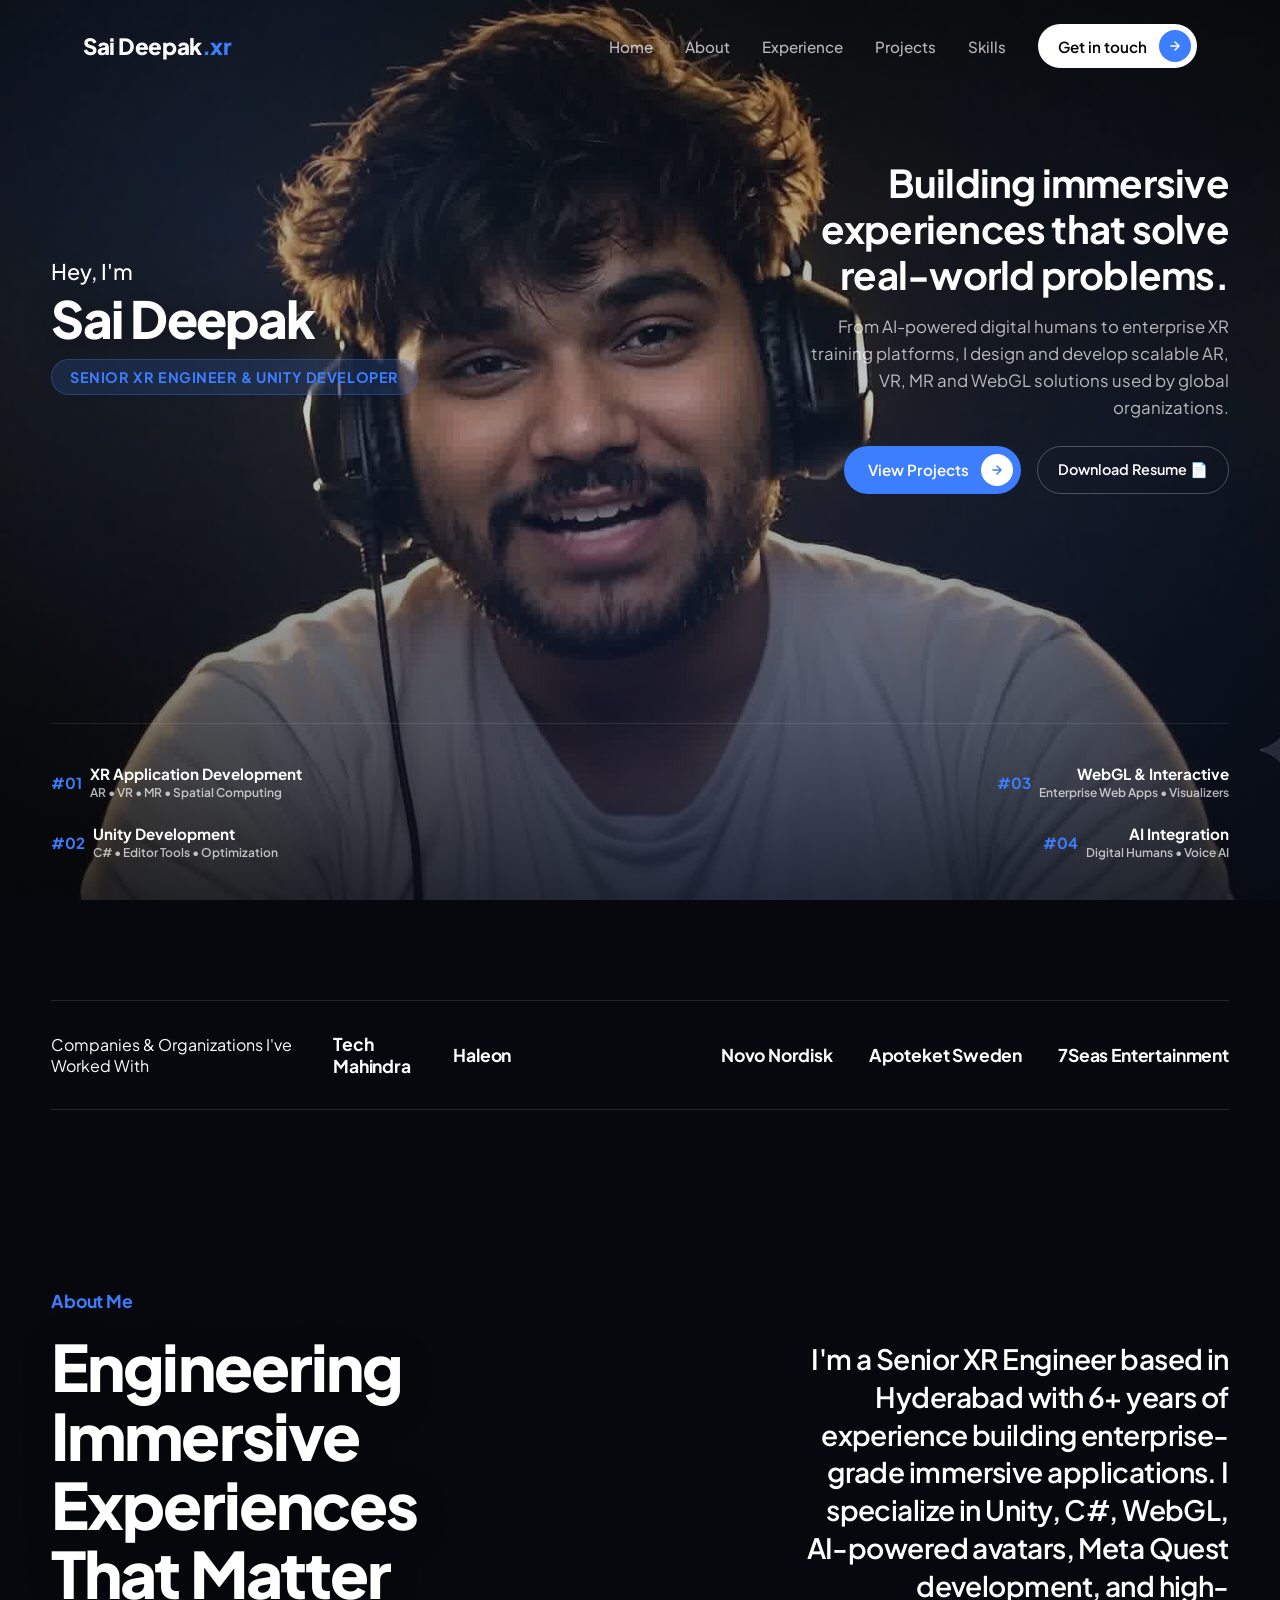
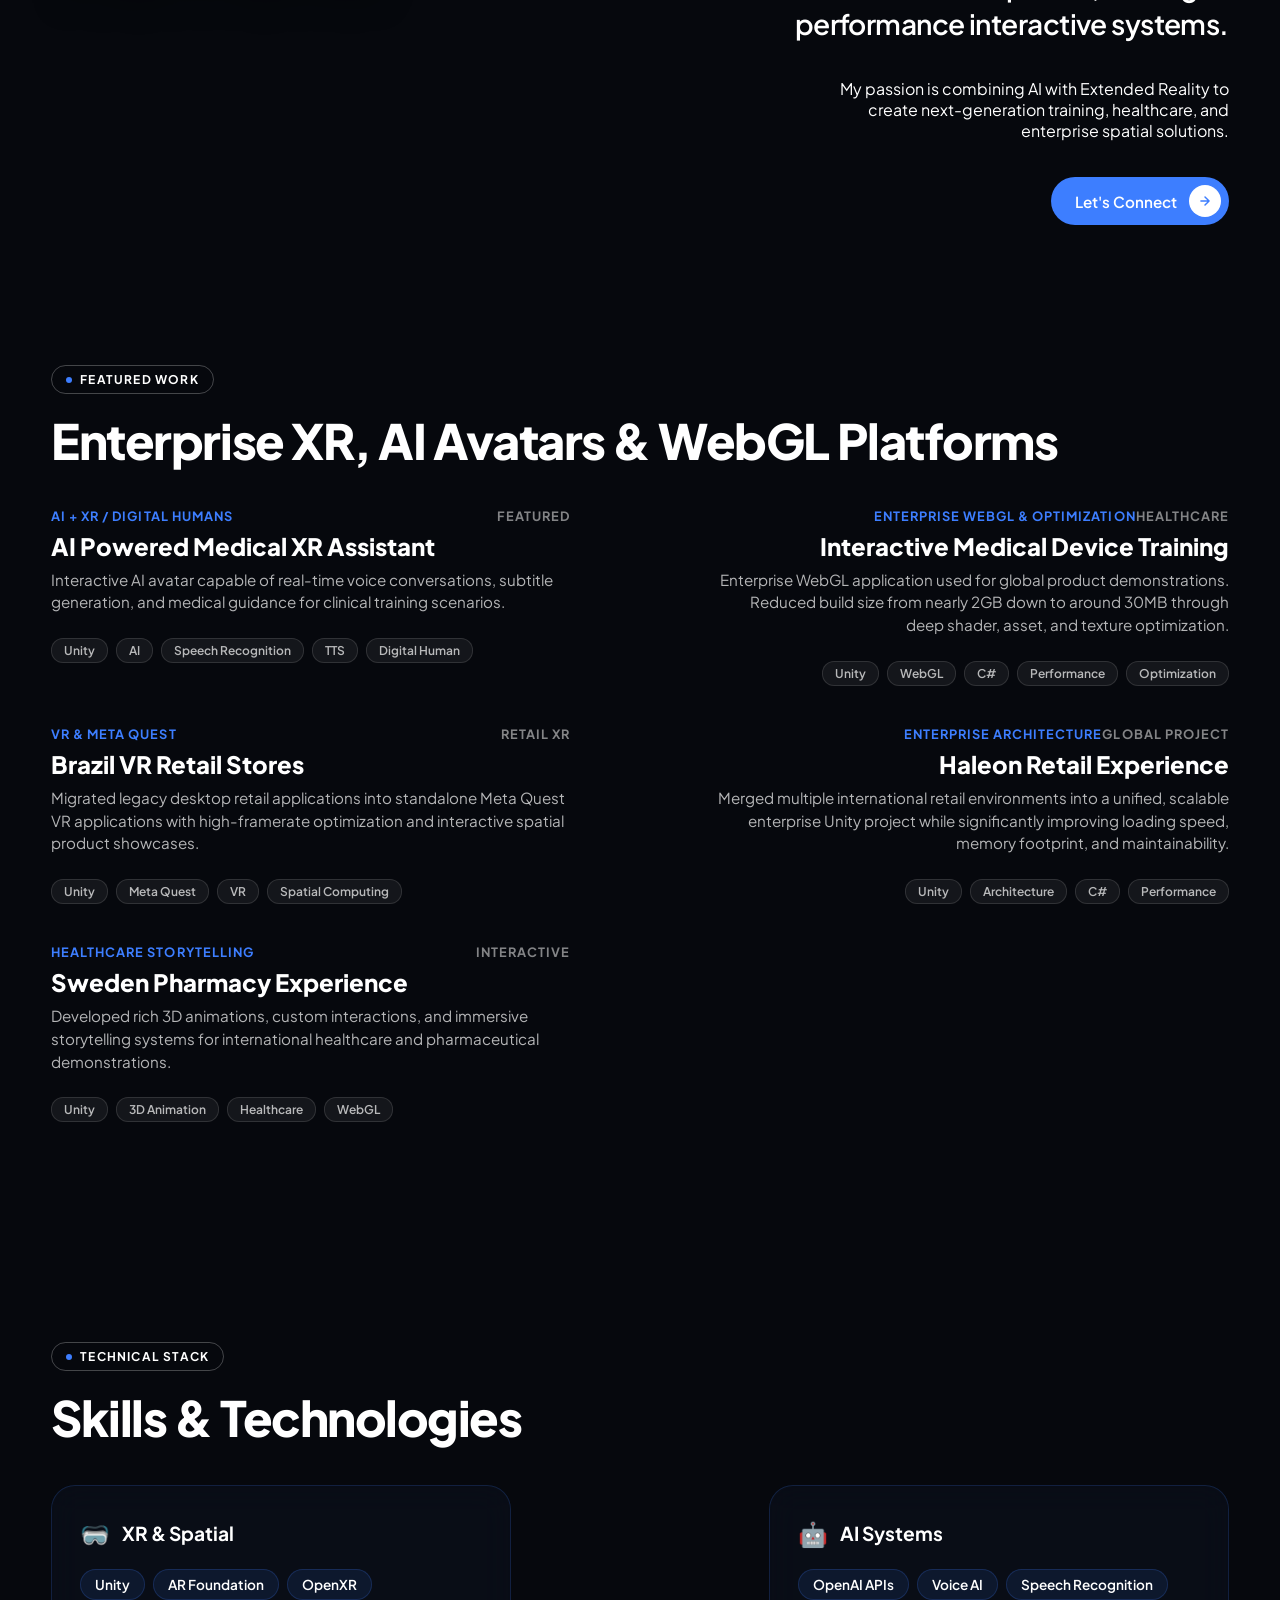
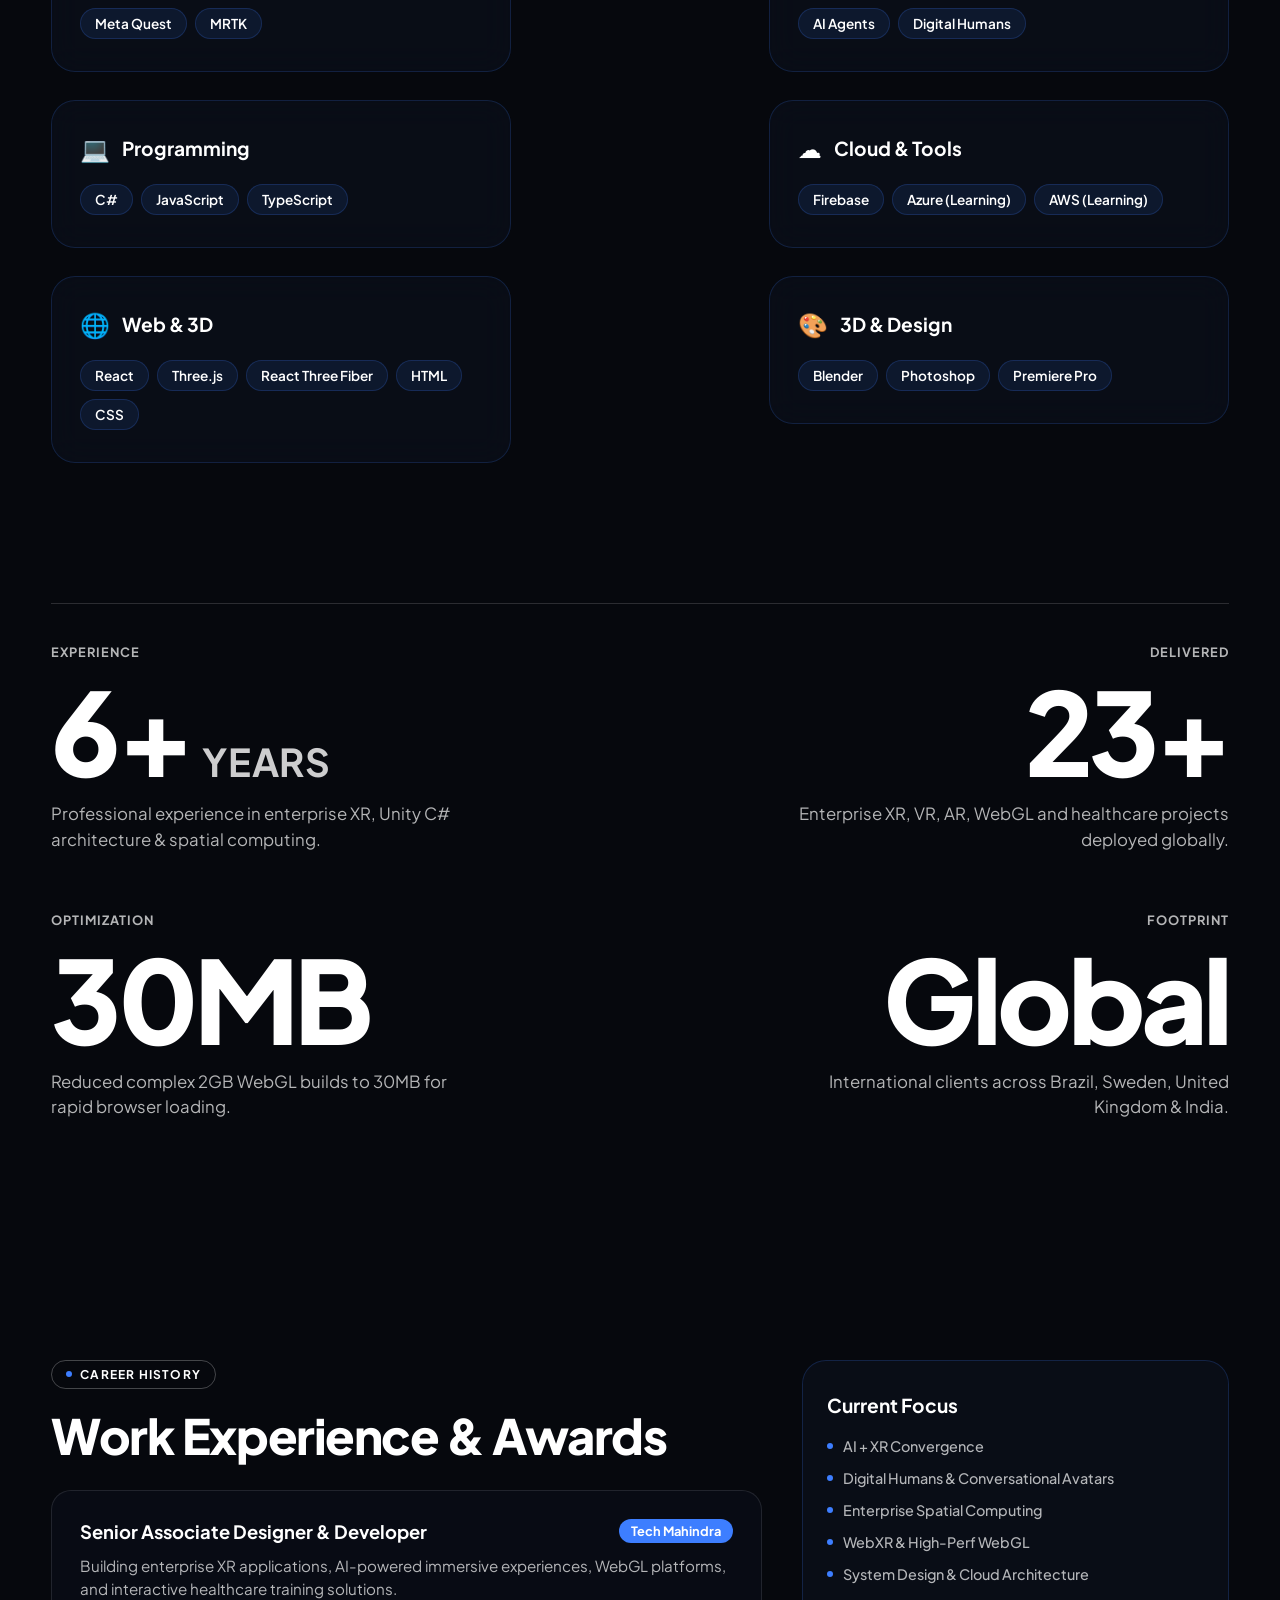
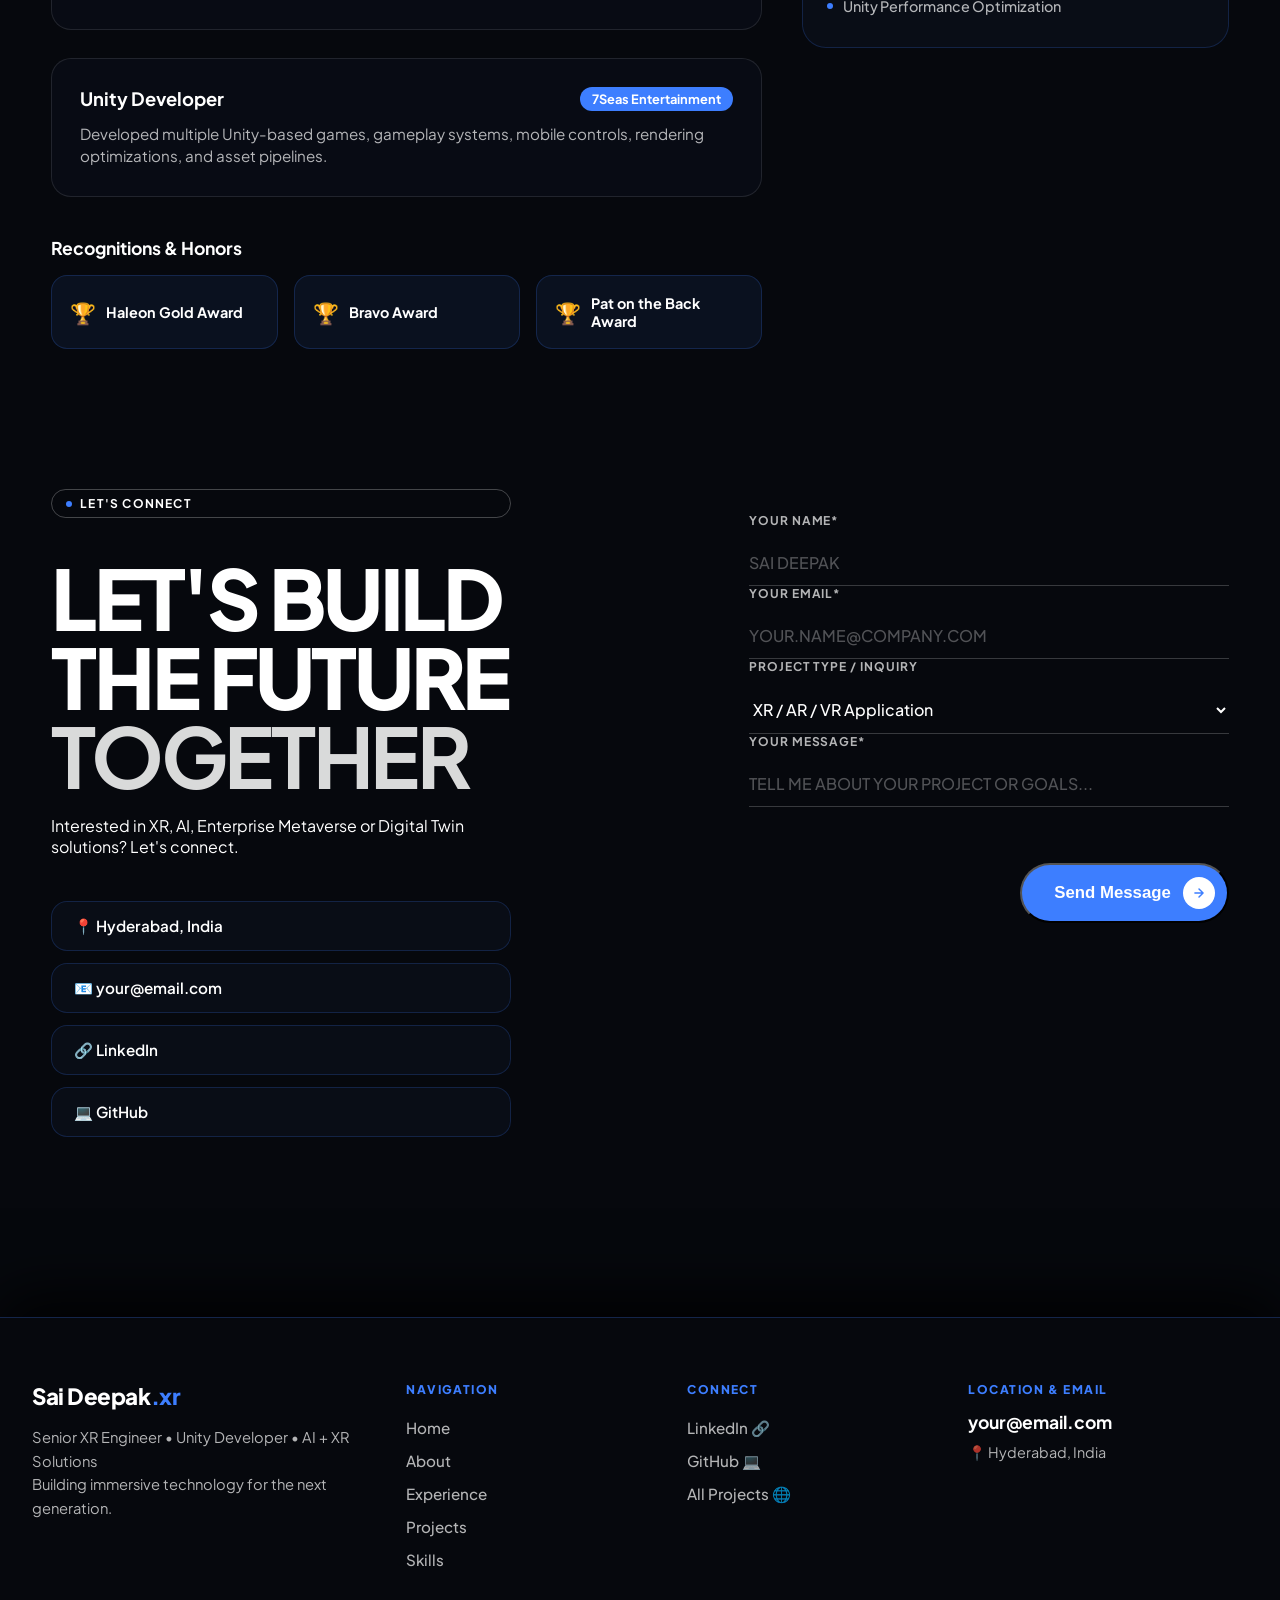
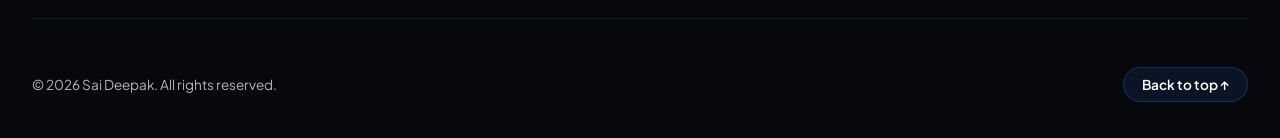
==== index.html @ 57b47311 "Initial commit - Sai Deepak XR Portfolio" ====
<!DOCTYPE html>
<html lang="en">
<head>
  <meta charset="UTF-8">
  <meta name="viewport" content="width=device-width, initial-scale=1.0">
  <title>Sai Deepak — Senior XR Engineer & Unity Developer</title>
  <link rel="stylesheet" href="style.css">
  <link rel="preconnect" href="https://fonts.googleapis.com">
  <link rel="preconnect" href="https://fonts.gstatic.com" crossorigin>
  <link href="https://fonts.googleapis.com/css2?family=Plus+Jakarta+Sans:wght@300;400;500;600;700;800&family=Syne:wght@700;800&display=swap" rel="stylesheet">
</head>
<body>

  <!-- Loading Screen -->
  <div id="loader" class="loader-overlay">
    <div class="loader-content">
      <div class="spinner"></div>
      <div id="loader-text" class="loader-text">Loading 0%</div>
      <div class="progress-bar-track">
        <div id="progress-bar" class="progress-bar-fill"></div>
      </div>
    </div>
  </div>

  <!-- Background Fixed Animation Canvas -->
  <div class="canvas-container">
    <canvas id="animation-canvas"></canvas>
    <div class="canvas-scrim"></div>
  </div>

  <!-- Sticky Navbar -->
  <header class="navbar">
    <div class="nav-container">
      <a href="#home" class="brand-logo">Sai Deepak<span class="logo-accent">.xr</span></a>
      <nav class="nav-menu">
        <a href="#home" class="nav-link">Home</a>
        <a href="#about" class="nav-link">About</a>
        <a href="#experience" class="nav-link">Experience</a>
        <a href="#projects" class="nav-link">Projects</a>
        <a href="#skills" class="nav-link">Skills</a>
        <a href="#contact" class="btn-pill btn-pill-nav">
          <span>Get in touch</span>
          <span class="arrow-circle">
            <svg width="14" height="14" viewBox="0 0 24 24" fill="none" stroke="currentColor" stroke-width="2.5" stroke-linecap="round" stroke-linejoin="round">
              <path d="M5 12h14M12 5l7 7-7 7"/>
            </svg>
          </span>
        </a>
      </nav>
    </div>
  </header>

  <!-- Overlay Content Sections (Spatial Split Corridor Layout) -->
  <main class="content-wrapper">

    <!-- Hero Section -->
    <section id="home" class="hero-section">
      <div class="hero-grid">
        <!-- Left Hero Column -->
        <div class="hero-left">
          <p class="hero-subhead">Hey, I'm</p>
          <h1 class="hero-title">Sai Deepak</h1>
          <div class="hero-role-badge">Senior XR Engineer & Unity Developer</div>
        </div>

        <!-- Right Hero Column -->
        <div class="hero-right">
          <h3 class="hero-quote">Building immersive experiences that solve real-world problems.</h3>
          <p class="hero-desc">From AI-powered digital humans to enterprise XR training platforms, I design and develop scalable AR, VR, MR and WebGL solutions used by global organizations.</p>
          <div class="hero-actions">
            <a href="#projects" class="btn-pill btn-pill-primary">
              <span>View Projects</span>
              <span class="arrow-circle">
                <svg width="14" height="14" viewBox="0 0 24 24" fill="none" stroke="currentColor" stroke-width="2.5" stroke-linecap="round" stroke-linejoin="round">
                  <path d="M5 12h14M12 5l7 7-7 7"/>
                </svg>
              </span>
            </a>
            <a href="#contact" class="btn-pill btn-pill-outline">
              <span>Download Resume 📄</span>
            </a>
          </div>
        </div>
      </div>

      <!-- Services / What I Do Row (Left & Right Split) -->
      <div class="services-row">
        <div class="services-left">
          <div class="service-tag">
            <span class="tag-num">#01</span>
            <div class="tag-content">
              <strong>XR Application Development</strong>
              <span>AR • VR • MR • Spatial Computing</span>
            </div>
          </div>
          <div class="service-tag">
            <span class="tag-num">#02</span>
            <div class="tag-content">
              <strong>Unity Development</strong>
              <span>C# • Editor Tools • Optimization</span>
            </div>
          </div>
        </div>
        <div class="services-right">
          <div class="service-tag">
            <span class="tag-num">#03</span>
            <div class="tag-content">
              <strong>WebGL & Interactive</strong>
              <span>Enterprise Web Apps • Visualizers</span>
            </div>
          </div>
          <div class="service-tag">
            <span class="tag-num">#04</span>
            <div class="tag-content">
              <strong>AI Integration</strong>
              <span>Digital Humans • Voice AI</span>
            </div>
          </div>
        </div>
      </div>
    </section>

    <!-- Trusted Brands / Companies Section -->
    <section class="brands-section">
      <div class="brands-card">
        <div class="brands-left">
          <span class="brands-label">Companies & Organizations I've Worked With</span>
          <div class="brand-item"><span>Tech Mahindra</span></div>
          <div class="brand-item"><span>Haleon</span></div>
        </div>
        <div class="brands-right">
          <div class="brand-item"><span>Novo Nordisk</span></div>
          <div class="brand-item"><span>Apoteket Sweden</span></div>
          <div class="brand-item"><span>7Seas Entertainment</span></div>
        </div>
      </div>
    </section>

    <!-- About Me Section -->
    <section id="about" class="about-section">
      <div class="about-grid">
        <div class="about-left">
          <span class="section-badge">About Me</span>
          <h2 class="section-heading">Engineering Immersive Experiences That Matter</h2>
        </div>
        <div class="about-right">
          <p class="about-text">I'm a Senior XR Engineer based in Hyderabad with 6+ years of experience building enterprise-grade immersive applications. I specialize in Unity, C#, WebGL, AI-powered avatars, Meta Quest development, and high-performance interactive systems.</p>
          <p class="about-subtext">My passion is combining AI with Extended Reality to create next-generation training, healthcare, and enterprise spatial solutions.</p>
          <div class="cta-row">
            <a href="#contact" class="btn-pill btn-pill-primary">
              <span>Let's Connect</span>
              <span class="arrow-circle">
                <svg width="14" height="14" viewBox="0 0 24 24" fill="none" stroke="currentColor" stroke-width="2.5" stroke-linecap="round" stroke-linejoin="round">
                  <path d="M5 12h14M12 5l7 7-7 7"/>
                </svg>
              </span>
            </a>
          </div>
        </div>
      </div>
    </section>

    <!-- Featured Projects Showcase Section -->
    <section id="projects" class="projects-section">
      <div class="section-header-wrap">
        <div class="badge-pill"><span class="badge-dot"></span> FEATURED WORK</div>
        <h2 class="section-title">Enterprise XR, AI Avatars & WebGL Platforms</h2>
      </div>

      <div class="projects-grid-featured">
        <!-- Project 1 (Left) -->
        <article class="project-card-full card-left">
          <div class="card-details">
            <div class="card-meta">
              <span class="card-cat">AI + XR / Digital Humans</span>
              <span class="card-year">Featured</span>
            </div>
            <h3 class="card-title">AI Powered Medical XR Assistant</h3>
            <p class="card-desc">Interactive AI avatar capable of real-time voice conversations, subtitle generation, and medical guidance for clinical training scenarios.</p>
            <div class="tech-tags">
              <span>Unity</span><span>AI</span><span>Speech Recognition</span><span>TTS</span><span>Digital Human</span>
            </div>
          </div>
        </article>

        <!-- Project 2 (Right) -->
        <article class="project-card-full card-right">
          <div class="card-details">
            <div class="card-meta">
              <span class="card-cat">Enterprise WebGL & Optimization</span>
              <span class="card-year">Healthcare</span>
            </div>
            <h3 class="card-title">Interactive Medical Device Training</h3>
            <p class="card-desc">Enterprise WebGL application used for global product demonstrations. Reduced build size from nearly 2GB down to around 30MB through deep shader, asset, and texture optimization.</p>
            <div class="tech-tags">
              <span>Unity</span><span>WebGL</span><span>C#</span><span>Performance</span><span>Optimization</span>
            </div>
          </div>
        </article>

        <!-- Project 3 (Left) -->
        <article class="project-card-full card-left">
          <div class="card-details">
            <div class="card-meta">
              <span class="card-cat">VR & Meta Quest</span>
              <span class="card-year">Retail XR</span>
            </div>
            <h3 class="card-title">Brazil VR Retail Stores</h3>
            <p class="card-desc">Migrated legacy desktop retail applications into standalone Meta Quest VR applications with high-framerate optimization and interactive spatial product showcases.</p>
            <div class="tech-tags">
              <span>Unity</span><span>Meta Quest</span><span>VR</span><span>Spatial Computing</span>
            </div>
          </div>
        </article>

        <!-- Project 4 (Right) -->
        <article class="project-card-full card-right">
          <div class="card-details">
            <div class="card-meta">
              <span class="card-cat">Enterprise Architecture</span>
              <span class="card-year">Global Project</span>
            </div>
            <h3 class="card-title">Haleon Retail Experience</h3>
            <p class="card-desc">Merged multiple international retail environments into a unified, scalable enterprise Unity project while significantly improving loading speed, memory footprint, and maintainability.</p>
            <div class="tech-tags">
              <span>Unity</span><span>Architecture</span><span>C#</span><span>Performance</span>
            </div>
          </div>
        </article>

        <!-- Project 5 (Left) -->
        <article class="project-card-full card-left">
          <div class="card-details">
            <div class="card-meta">
              <span class="card-cat">Healthcare Storytelling</span>
              <span class="card-year">Interactive</span>
            </div>
            <h3 class="card-title">Sweden Pharmacy Experience</h3>
            <p class="card-desc">Developed rich 3D animations, custom interactions, and immersive storytelling systems for international healthcare and pharmaceutical demonstrations.</p>
            <div class="tech-tags">
              <span>Unity</span><span>3D Animation</span><span>Healthcare</span><span>WebGL</span>
            </div>
          </div>
        </article>
      </div>
    </section>

    <!-- Skills Matrix Section (2 Column Split) -->
    <section id="skills" class="skills-section">
      <div class="section-header-wrap">
        <div class="badge-pill"><span class="badge-dot"></span> TECHNICAL STACK</div>
        <h2 class="section-title">Skills & Technologies</h2>
      </div>

      <div class="skills-grid-split">
        <!-- Left Skills Column -->
        <div class="skills-col skills-col-left">
          <div class="skill-category-card">
            <div class="category-header">
              <span class="category-icon">🥽</span>
              <h3>XR & Spatial</h3>
            </div>
            <div class="skill-pills">
              <span class="skill-pill">Unity</span>
              <span class="skill-pill">AR Foundation</span>
              <span class="skill-pill">OpenXR</span>
              <span class="skill-pill">Meta Quest</span>
              <span class="skill-pill">MRTK</span>
            </div>
          </div>

          <div class="skill-category-card">
            <div class="category-header">
              <span class="category-icon">💻</span>
              <h3>Programming</h3>
            </div>
            <div class="skill-pills">
              <span class="skill-pill">C#</span>
              <span class="skill-pill">JavaScript</span>
              <span class="skill-pill">TypeScript</span>
            </div>
          </div>

          <div class="skill-category-card">
            <div class="category-header">
              <span class="category-icon">🌐</span>
              <h3>Web & 3D</h3>
            </div>
            <div class="skill-pills">
              <span class="skill-pill">React</span>
              <span class="skill-pill">Three.js</span>
              <span class="skill-pill">React Three Fiber</span>
              <span class="skill-pill">HTML</span>
              <span class="skill-pill">CSS</span>
            </div>
          </div>
        </div>

        <!-- Right Skills Column -->
        <div class="skills-col skills-col-right">
          <div class="skill-category-card">
            <div class="category-header">
              <span class="category-icon">🤖</span>
              <h3>AI Systems</h3>
            </div>
            <div class="skill-pills">
              <span class="skill-pill">OpenAI APIs</span>
              <span class="skill-pill">Voice AI</span>
              <span class="skill-pill">Speech Recognition</span>
              <span class="skill-pill">AI Agents</span>
              <span class="skill-pill">Digital Humans</span>
            </div>
          </div>

          <div class="skill-category-card">
            <div class="category-header">
              <span class="category-icon">☁️</span>
              <h3>Cloud & Tools</h3>
            </div>
            <div class="skill-pills">
              <span class="skill-pill">Firebase</span>
              <span class="skill-pill">Azure (Learning)</span>
              <span class="skill-pill">AWS (Learning)</span>
            </div>
          </div>

          <div class="skill-category-card">
            <div class="category-header">
              <span class="category-icon">🎨</span>
              <h3>3D & Design</h3>
            </div>
            <div class="skill-pills">
              <span class="skill-pill">Blender</span>
              <span class="skill-pill">Photoshop</span>
              <span class="skill-pill">Premiere Pro</span>
            </div>
          </div>
        </div>
      </div>
    </section>

    <!-- Career Highlights / Stats Section (Split Left & Right) -->
    <section id="stats" class="stats-section">
      <div class="stats-divider"></div>
      <div class="stats-grid">
        <!-- Left Stats Column -->
        <div class="stats-col stats-col-left">
          <div class="stat-item">
            <span class="stat-header-label">EXPERIENCE</span>
            <div class="stat-value">6+ <span class="stat-unit">YEARS</span></div>
            <p class="stat-desc">Professional experience in enterprise XR, Unity C# architecture & spatial computing.</p>
          </div>

          <div class="stat-item">
            <span class="stat-header-label">OPTIMIZATION</span>
            <div class="stat-value">30MB</div>
            <p class="stat-desc">Reduced complex 2GB WebGL builds to 30MB for rapid browser loading.</p>
          </div>
        </div>

        <!-- Right Stats Column (Extreme Right Alignment) -->
        <div class="stats-col stats-col-right">
          <div class="stat-item">
            <span class="stat-header-label">DELIVERED</span>
            <div class="stat-value">23+</div>
            <p class="stat-desc">Enterprise XR, VR, AR, WebGL and healthcare projects deployed globally.</p>
          </div>

          <div class="stat-item">
            <span class="stat-header-label">FOOTPRINT</span>
            <div class="stat-value">Global</div>
            <p class="stat-desc">International clients across Brazil, Sweden, United Kingdom & India.</p>
          </div>
        </div>
      </div>
    </section>

    <!-- Experience & Awards Section -->
    <section id="experience" class="experience-section">
      <div class="experience-grid-layout">
        <!-- Left Column: Work History & Awards -->
        <div class="exp-col-main">
          <div class="badge-pill"><span class="badge-dot"></span> CAREER HISTORY</div>
          <h2 class="section-title">Work Experience & Awards</h2>

          <div class="timeline-list">
            <div class="timeline-item">
              <div class="item-header">
                <h3>Senior Associate Designer & Developer</h3>
                <span class="company-tag">Tech Mahindra</span>
              </div>
              <p class="item-desc">Building enterprise XR applications, AI-powered immersive experiences, WebGL platforms, and interactive healthcare training solutions.</p>
            </div>

            <div class="timeline-item">
              <div class="item-header">
                <h3>Unity Developer</h3>
                <span class="company-tag">7Seas Entertainment</span>
              </div>
              <p class="item-desc">Developed multiple Unity-based games, gameplay systems, mobile controls, rendering optimizations, and asset pipelines.</p>
            </div>
          </div>

          <!-- Awards Badges -->
          <div class="awards-block">
            <h4 class="awards-title">Recognitions & Honors</h4>
            <div class="awards-grid">
              <div class="award-card">
                <span class="award-trophy">🏆</span>
                <strong>Haleon Gold Award</strong>
              </div>
              <div class="award-card">
                <span class="award-trophy">🏆</span>
                <strong>Bravo Award</strong>
              </div>
              <div class="award-card">
                <span class="award-trophy">🏆</span>
                <strong>Pat on the Back Award</strong>
              </div>
            </div>
          </div>
        </div>

        <!-- Right Column: Current Focus Areas -->
        <div class="exp-col-sidebar">
          <div class="sidebar-card">
            <h3>Current Focus</h3>
            <ul class="focus-list">
              <li><span class="bullet-dot"></span> AI + XR Convergence</li>
              <li><span class="bullet-dot"></span> Digital Humans & Conversational Avatars</li>
              <li><span class="bullet-dot"></span> Enterprise Spatial Computing</li>
              <li><span class="bullet-dot"></span> WebXR & High-Perf WebGL</li>
              <li><span class="bullet-dot"></span> System Design & Cloud Architecture</li>
              <li><span class="bullet-dot"></span> Unity Performance Optimization</li>
            </ul>
          </div>
        </div>
      </div>
    </section>

    <!-- Contact Section (Split Grid Left & Right) -->
    <section id="contact" class="contact-section">
      <div class="contact-grid-split">
        <!-- Left Contact Info -->
        <div class="contact-left-col">
          <div class="badge-pill"><span class="badge-dot"></span> LET'S CONNECT</div>
          <h2 class="contact-title">LET'S BUILD<br>THE FUTURE <span class="contact-title-sub">TOGETHER</span></h2>
          <p class="contact-desc">Interested in XR, AI, Enterprise Metaverse or Digital Twin solutions? Let's connect.</p>
          
          <div class="contact-info-pills">
            <div class="info-pill-item">📍 Hyderabad, India</div>
            <div class="info-pill-item">📧 your@email.com</div>
            <div class="info-pill-item">🔗 LinkedIn</div>
            <div class="info-pill-item">💻 GitHub</div>
          </div>
        </div>

        <!-- Right Contact Form Card -->
        <div class="contact-right-col">
          <form class="contact-form" onsubmit="event.preventDefault(); alert('Thank you! Message submitted.');">
            <div class="form-group">
              <label for="name">YOUR NAME*</label>
              <input type="text" id="name" placeholder="SAI DEEPAK" required>
            </div>

            <div class="form-group">
              <label for="email">YOUR EMAIL*</label>
              <input type="email" id="email" placeholder="your.name@company.com" required>
            </div>

            <div class="form-group">
              <label for="project-type">PROJECT TYPE / INQUIRY</label>
              <select id="project-type">
                <option value="xr">XR / AR / VR Application</option>
                <option value="ai">AI Digital Human / Voice Avatar</option>
                <option value="webgl">WebGL & Interactive 3D</option>
                <option value="consulting">Enterprise Spatial Consulting</option>
              </select>
            </div>

            <div class="form-group">
              <label for="message">YOUR MESSAGE*</label>
              <input type="text" id="message" placeholder="Tell me about your project or goals..." required>
            </div>

            <div class="form-submit-wrap">
              <button type="submit" class="btn-pill btn-pill-primary btn-submit">
                <span>Send Message</span>
                <span class="arrow-circle">
                  <svg width="14" height="14" viewBox="0 0 24 24" fill="none" stroke="currentColor" stroke-width="2.5" stroke-linecap="round" stroke-linejoin="round">
                    <path d="M5 12h14M12 5l7 7-7 7"/>
                  </svg>
                </span>
              </button>
            </div>
          </form>
        </div>
      </div>
    </section>

  </main>

  <!-- Full-Width Edge-to-Edge Solid Footer -->
  <footer class="site-footer">
    <div class="footer-inner">
      <div class="footer-grid">
        <!-- Col 1: Brand -->
        <div class="footer-col footer-col-brand">
          <a href="#home" class="brand-logo">Sai Deepak<span class="logo-accent">.xr</span></a>
          <p class="footer-tagline">Senior XR Engineer • Unity Developer • AI + XR Solutions<br>Building immersive technology for the next generation.</p>
        </div>

        <!-- Col 2: Navigation -->
        <div class="footer-col">
          <span class="footer-col-head">NAVIGATION</span>
          <ul class="footer-link-list">
            <li><a href="#home">Home</a></li>
            <li><a href="#about">About</a></li>
            <li><a href="#experience">Experience</a></li>
            <li><a href="#projects">Projects</a></li>
            <li><a href="#skills">Skills</a></li>
          </ul>
        </div>

        <!-- Col 3: Social & Links -->
        <div class="footer-col">
          <span class="footer-col-head">CONNECT</span>
          <ul class="footer-link-list">
            <li><a href="https://linkedin.com" target="_blank" rel="noopener">LinkedIn 🔗</a></li>
            <li><a href="https://github.com" target="_blank" rel="noopener">GitHub 💻</a></li>
            <li><a href="projects.html">All Projects 🌐</a></li>
          </ul>
        </div>

        <!-- Col 4: Direct Contact -->
        <div class="footer-col footer-col-direct">
          <span class="footer-col-head">LOCATION & EMAIL</span>
          <a href="mailto:your@email.com" class="footer-email">your@email.com</a>
          <span class="footer-location">📍 Hyderabad, India</span>
        </div>
      </div>

      <div class="footer-divider"></div>

      <div class="footer-bottom">
        <p class="copyright-text">© 2026 Sai Deepak. All rights reserved.</p>
        <a href="#home" class="back-to-top">Back to top ↑</a>
      </div>
    </div>
  </footer>

  <script src="script.js"></script>
</body>
</html>
---- style.css ----
:root {
  --bg-dark: #06080D;
  --accent-orange: #3D7EFF; /* Remapped to Electric Blue */
  --accent-blue: #3D7EFF;
  --text-white: #FFFFFF;
  --text-muted: rgba(255, 255, 255, 0.7);
  --text-dim: rgba(255, 255, 255, 0.5);
  --card-bg: rgba(13, 19, 33, 0.55);
  --card-border: rgba(61, 126, 255, 0.15);
}

* {
  box-sizing: border-box;
  margin: 0;
  padding: 0;
}

html {
  scroll-behavior: smooth;
}

body {
  width: 100%;
  background-color: var(--bg-dark);
  color: var(--text-white);
  font-family: 'Plus Jakarta Sans', system-ui, -apple-system, sans-serif;
  overflow-x: hidden;
  position: relative;
}

/* Background Fixed Canvas Container */
.canvas-container {
  position: fixed;
  top: 0;
  left: 0;
  width: 100vw;
  height: 100vh;
  z-index: 1;
  pointer-events: none;
  overflow: hidden;
  transition: opacity 0.4s ease;
}

#animation-canvas {
  width: 100%;
  height: 100%;
  display: block;
}

/* Subtle scrim with low-opacity dark blue ambient gradient spots */
.canvas-scrim {
  position: absolute;
  inset: 0;
  background: radial-gradient(circle at 18% 25%, rgba(61, 126, 255, 0.16) 0%, transparent 50%),
              radial-gradient(circle at 82% 55%, rgba(37, 99, 235, 0.14) 0%, transparent 55%),
              radial-gradient(circle at 50% 85%, rgba(30, 64, 175, 0.15) 0%, transparent 50%),
              linear-gradient(to bottom, rgba(6, 8, 13, 0.4) 0%, rgba(6, 8, 13, 0.15) 50%, rgba(6, 8, 13, 0.8) 100%);
  pointer-events: none;
}

/* Loading Overlay */
.loader-overlay {
  position: fixed;
  inset: 0;
  background-color: var(--bg-dark);
  z-index: 9999;
  display: flex;
  justify-content: center;
  align-items: center;
  transition: opacity 0.6s cubic-bezier(0.16, 1, 0.3, 1), visibility 0.6s;
}

.loader-overlay.hidden {
  opacity: 0;
  visibility: hidden;
  pointer-events: none;
}

.loader-content {
  display: flex;
  flex-direction: column;
  align-items: center;
  gap: 16px;
  width: 240px;
}

.spinner {
  width: 32px;
  height: 32px;
  border: 2px solid rgba(255, 255, 255, 0.1);
  border-top-color: var(--accent-orange);
  border-radius: 50%;
  animation: spin 0.8s linear infinite;
}

@keyframes spin {
  to { transform: rotate(360deg); }
}

.loader-text {
  font-size: 0.8rem;
  font-weight: 500;
  letter-spacing: 0.08em;
  color: var(--text-muted);
  text-transform: uppercase;
}

.progress-bar-track {
  width: 100%;
  height: 3px;
  background: rgba(255, 255, 255, 0.1);
  border-radius: 4px;
  overflow: hidden;
}

.progress-bar-fill {
  width: 0%;
  height: 100%;
  background: var(--accent-orange);
  transition: width 0.15s ease-out;
  border-radius: 4px;
}

/* Sticky Navbar */
.navbar {
  position: fixed;
  top: 0;
  left: 0;
  width: 100%;
  z-index: 100;
  padding: 24px 32px;
  transition: background 0.3s ease, padding 0.3s ease;
}

.nav-container {
  width: 100%;
  max-width: 100%;
  padding: 0 max(4vw, 36px);
  display: flex;
  justify-content: space-between;
  align-items: center;
}

.brand-logo {
  font-size: 1.4rem;
  font-weight: 800;
  color: var(--text-white);
  text-decoration: none;
  letter-spacing: -0.02em;
}

.nav-menu {
  display: flex;
  align-items: center;
  gap: 32px;
}

.nav-link {
  color: var(--text-muted);
  text-decoration: none;
  font-size: 0.95rem;
  font-weight: 500;
  transition: color 0.25s ease;
}

.nav-link:hover {
  color: var(--text-white);
}

/* Button Pill Base */
.btn-pill {
  display: inline-flex;
  align-items: center;
  gap: 12px;
  text-decoration: none;
  font-size: 0.95rem;
  font-weight: 600;
  border-radius: 40px;
  transition: all 0.3s ease;
  cursor: pointer;
}

.btn-pill-nav {
  background: var(--text-white);
  color: #000000;
  padding: 6px 6px 6px 20px;
}

.btn-pill-nav:hover {
  transform: translateY(-2px);
  box-shadow: 0 8px 24px rgba(255, 255, 255, 0.2);
}

.btn-pill-primary {
  background: var(--accent-orange);
  color: var(--text-white);
  padding: 8px 8px 8px 24px;
}

.btn-pill-primary:hover {
  background: #2563EB;
  transform: translateY(-2px);
  box-shadow: 0 8px 24px rgba(61, 126, 255, 0.45);
}

.arrow-circle {
  width: 32px;
  height: 32px;
  border-radius: 50%;
  background: var(--accent-orange);
  color: var(--text-white);
  display: flex;
  align-items: center;
  justify-content: center;
  transition: transform 0.3s ease;
}

.btn-pill-nav .arrow-circle {
  background: var(--accent-orange);
  color: var(--text-white);
}

.btn-pill-primary .arrow-circle {
  background: #ffffff;
  color: var(--accent-orange);
}

.btn-pill:hover .arrow-circle {
  transform: translateX(3px);
}

/* Main Content Wrapper (Overlay on top of fixed canvas) */
.content-wrapper {
  position: relative;
  z-index: 2;
  width: 100%;
  max-width: 100%;
  padding: 120px max(4vw, 36px) 100px;
  display: flex;
  flex-direction: column;
  gap: 140px;
}

/* Hero Section */
.hero-section {
  min-height: calc(100vh - 160px);
  display: flex;
  flex-direction: column;
  justify-content: space-between;
  padding-top: 40px;
}

.hero-grid {
  display: flex;
  justify-content: space-between;
  align-items: center;
  width: 100%;
}

.hero-left {
  max-width: 380px;
}

.hero-subhead {
  font-size: 1.35rem;
  font-weight: 500;
  color: var(--text-white);
  margin-bottom: 8px;
}

.hero-title {
  font-size: clamp(2.5rem, 4vw, 4.2rem);
  font-weight: 800;
  line-height: 0.98;
  letter-spacing: -0.03em;
  color: var(--text-white);
  font-family: 'Plus Jakarta Sans', sans-serif;
  text-shadow: 0 4px 30px rgba(0, 0, 0, 0.4);
}

.hero-right {
  max-width: 420px;
  margin-left: auto;
  text-align: right;
  display: flex;
  flex-direction: column;
  align-items: flex-end;
}

.hero-quote {
  font-size: clamp(1.6rem, 3vw, 2.4rem);
  font-weight: 700;
  line-height: 1.2;
  letter-spacing: -0.02em;
  margin-bottom: 16px;
  color: var(--text-white);
}

.hero-desc {
  font-size: 1.05rem;
  line-height: 1.6;
  color: var(--text-muted);
}

.hero-actions {
  display: flex;
  gap: 14px;
  flex-wrap: wrap;
  margin-top: 24px;
  justify-content: flex-end;
}

.hero-role-badge {
  display: inline-block;
  padding: 6px 16px;
  border-radius: 20px;
  background: rgba(61, 126, 255, 0.15);
  border: 1px solid rgba(61, 126, 255, 0.35);
  color: var(--text-white);
  font-size: 0.82rem;
  font-weight: 700;
  letter-spacing: 0.04em;
  text-transform: uppercase;
  margin-top: 16px;
}

/* Services / Tags Row (Spatial Left & Right Split) */
.services-row {
  display: flex;
  justify-content: space-between;
  align-items: flex-start;
  gap: 120px;
  margin-top: 60px;
  padding-top: 40px;
  border-top: 1px solid rgba(255, 255, 255, 0.1);
  width: 100%;
}

.services-left, .services-right {
  display: flex;
  flex-direction: column;
  gap: 24px;
  max-width: 440px;
  width: 100%;
}

.services-right {
  text-align: right;
  align-items: flex-end;
  margin-left: auto;
}

.services-right .service-tag {
  justify-content: flex-end;
  text-align: right;
}

.service-tag {
  font-size: 0.95rem;
  font-weight: 600;
  color: var(--text-white);
  display: flex;
  align-items: center;
  gap: 8px;
}

.tag-num {
  color: var(--accent-orange);
  font-weight: 700;
}

/* Trusted Brands Section */
.brands-section {
  width: 100%;
}

.brands-card {
  background: transparent;
  backdrop-filter: none;
  -webkit-backdrop-filter: none;
  border: none;
  border-top: 1px solid rgba(255, 255, 255, 0.12);
  border-bottom: 1px solid rgba(255, 255, 255, 0.12);
  padding: 32px 0;
  display: flex;
  align-items: center;
  justify-content: space-between;
  gap: 60px;
  width: 100%;
}

.brands-left {
  display: flex;
  align-items: center;
  gap: 32px;
  max-width: 460px;
}

.brands-right {
  display: flex;
  align-items: center;
  gap: 36px;
  margin-left: auto;
}

.brand-item {
  display: flex;
  align-items: center;
  gap: 10px;
  font-size: 1.1rem;
  font-weight: 700;
  color: var(--text-white);
  letter-spacing: -0.01em;
}

.brand-icon {
  width: 22px;
  height: 22px;
  color: var(--text-white);
}

/* About / Behind the Designs Section */
.about-section {
  padding-top: 40px;
}

.about-grid {
  display: flex;
  justify-content: space-between;
  align-items: flex-start;
  width: 100%;
}

.about-left {
  max-width: 400px;
}

.about-right {
  max-width: 440px;
  margin-left: auto;
  text-align: right;
  display: flex;
  flex-direction: column;
  align-items: flex-end;
}

.section-badge {
  display: inline-block;
  font-size: 1.1rem;
  font-weight: 700;
  color: var(--accent-orange);
  margin-bottom: 20px;
  letter-spacing: -0.01em;
}

.section-heading {
  font-size: clamp(2.5rem, 5vw, 4rem);
  font-weight: 800;
  line-height: 1.08;
  letter-spacing: -0.03em;
  color: var(--text-white);
  text-shadow: 0 4px 30px rgba(0, 0, 0, 0.4);
}

.about-right {
  display: flex;
  flex-direction: column;
  gap: 36px;
  padding-top: 50px;
}

.about-text {
  font-size: clamp(1.2rem, 2.5vw, 1.75rem);
  font-weight: 600;
  line-height: 1.35;
  color: var(--text-white);
  letter-spacing: -0.02em;
}

.cta-row {
  display: flex;
  flex-direction: column;
  align-items: flex-start;
  gap: 20px;
}

.cta-subtext {
  font-size: 0.95rem;
  color: var(--text-muted);
}

/* Badge Pill Base */
.badge-pill {
  display: inline-flex;
  align-items: center;
  gap: 8px;
  padding: 6px 14px;
  border-radius: 20px;
  background: transparent;
  border: 1px solid rgba(255, 255, 255, 0.25);
  font-size: 0.75rem;
  font-weight: 700;
  letter-spacing: 0.1em;
  color: var(--text-white);
  text-transform: uppercase;
  margin-bottom: 20px;
}

.badge-dot {
  width: 6px;
  height: 6px;
  border-radius: 50%;
  background: #3D7EFF;
}

.section-title {
  font-size: clamp(2rem, 3.8vw, 3.2rem);
  font-weight: 800;
  line-height: 1.1;
  letter-spacing: -0.03em;
  color: var(--text-white);
}

.section-title em {
  font-style: italic;
  font-weight: 300;
}

/* Workflow Section */
.workflow-section {
  width: 100%;
  display: flex;
  flex-direction: column;
  gap: 48px;
}

.workflow-header {
  display: grid;
  grid-template-columns: 1.1fr 0.9fr;
  gap: 60px;
  align-items: flex-end;
}

.workflow-desc {
  font-size: 1.05rem;
  line-height: 1.6;
  color: var(--text-muted);
}

/* Timeline Container & Grid Lines */
.timeline-container {
  position: relative;
  width: 100%;
  padding: 40px 0;
  margin: 10px 0;
}

.timeline-grid-lines {
  position: absolute;
  inset: 0;
  display: grid;
  grid-template-columns: repeat(5, 1fr);
  pointer-events: none;
}

.timeline-grid-lines span {
  border-right: 1px dashed rgba(255, 255, 255, 0.1);
}

.timeline-steps {
  position: relative;
  z-index: 2;
  display: flex;
  flex-direction: column;
  gap: 16px;
}

.timeline-step {
  display: inline-flex;
  align-items: center;
  gap: 12px;
  padding: 10px 18px;
  border-radius: 30px;
  background: rgba(255, 255, 255, 0.06);
  border: 1px solid rgba(255, 255, 255, 0.15);
  font-size: 0.9rem;
  font-weight: 600;
  color: var(--text-white);
  width: fit-content;
  transition: transform 0.3s ease, border-color 0.3s ease;
}

.timeline-step:hover {
  transform: translateY(-2px);
  border-color: rgba(255, 255, 255, 0.4);
}

.step-duration {
  font-size: 0.75rem;
  padding: 3px 10px;
  border-radius: 12px;
  background: rgba(255, 255, 255, 0.15);
  color: #ffffff;
  font-weight: 700;
}

/* Staggered Timeline Staircase Positioning */
.step-1 { margin-left: 0%; }
.step-2 { margin-left: 5%; }
.step-3 { margin-left: 28%; }
.step-4 { margin-left: 54%; }
.step-5 { margin-left: 58%; }
.step-6 { margin-left: 78%; }

.workflow-caption {
  display: flex;
  align-items: flex-start;
  gap: 12px;
  font-size: 0.9rem;
  color: var(--text-muted);
  max-width: 800px;
}

.caption-dot {
  width: 6px;
  height: 6px;
  border-radius: 50%;
  background: #3D7EFF;
  margin-top: 6px;
  flex-shrink: 0;
}

/* Color Palette Section */
.palette-section {
  width: 100%;
  display: flex;
  flex-direction: column;
  gap: 48px;
}

.palette-header {
  max-width: 850px;
}

.palette-diagram-wrap {
  position: relative;
  width: 100%;
  min-height: 520px;
  display: flex;
  align-items: center;
  justify-content: center;
}

.ring-svg {
  width: 460px;
  height: 460px;
  position: absolute;
  pointer-events: none;
}

.node-pulse {
  animation: pulseNode 2s infinite ease-in-out;
}

@keyframes pulseNode {
  0%, 100% { r: 12px; opacity: 1; }
  50% { r: 16px; opacity: 0.8; }
}

/* Swatch Cards */
.swatch-card {
  position: absolute;
  width: 240px;
  padding: 16px;
  border-radius: 16px;
  background: rgba(18, 18, 22, 0.4);
  border: 1px solid rgba(255, 255, 255, 0.12);
  display: flex;
  flex-direction: column;
  gap: 8px;
  transition: transform 0.3s ease, border-color 0.3s ease;
}

.swatch-card:hover {
  transform: scale(1.03);
  border-color: rgba(255, 255, 255, 0.3);
}

.card-top-left { top: 20px; left: 4%; }
.card-top-right { top: 20px; right: 4%; }
.card-bottom-left { bottom: 20px; left: 4%; }
.card-bottom-right { bottom: 20px; right: 4%; }

.card-head {
  display: flex;
  align-items: center;
  justify-content: space-between;
}

.swatch-name {
  font-size: 0.85rem;
  font-weight: 700;
  color: var(--text-white);
}

.swatch-color-dot {
  width: 12px;
  height: 12px;
  border-radius: 50%;
}

.dot-white { background: #FFFFFF; }
.dot-dark { background: #0D0F14; border: 1px solid #ffffff; }
.dot-blue { background: #3D7EFF; }
.dot-surface { background: #141720; border: 1px solid rgba(255,255,255,0.4); }

.card-desc {
  font-size: 0.75rem;
  color: var(--text-muted);
  line-height: 1.4;
}

.card-specs {
  display: flex;
  flex-direction: column;
  gap: 4px;
  padding-top: 8px;
  border-top: 1px solid rgba(255, 255, 255, 0.08);
  font-size: 0.7rem;
  color: var(--text-dim);
}

.spec-row {
  display: flex;
  justify-content: space-between;
  align-items: center;
}

.spec-row strong {
  color: var(--text-white);
  font-weight: 600;
}

/* Palette Actions */
.palette-actions {
  display: flex;
  align-items: center;
  justify-content: space-between;
  margin-top: 20px;
}

.btn-pill-outline {
  border: 1px solid rgba(255, 255, 255, 0.25);
  background: transparent;
  color: var(--text-white);
  padding: 10px 20px;
  font-size: 0.9rem;
}

.btn-pill-outline:hover {
  border-color: var(--text-white);
  background: rgba(255, 255, 255, 0.1);
}

/* Projects Grid Section */
.projects-section {
  padding-bottom: 80px;
}

.projects-grid {
  display: grid;
  grid-template-columns: repeat(3, 1fr);
  gap: 28px;
}

.project-card {
  background: transparent;
  backdrop-filter: none;
  -webkit-backdrop-filter: none;
  border: none;
  border-radius: 28px;
  overflow: hidden;
  transition: transform 0.4s cubic-bezier(0.16, 1, 0.3, 1);
  cursor: pointer;
}

.project-card:hover {
  transform: translateY(-8px);
  box-shadow: none;
}

.card-image-wrap {
  width: 100%;
  aspect-ratio: 4 / 5;
  overflow: hidden;
  border-radius: 24px;
  background: transparent;
}

.card-img {
  width: 100%;
  height: 100%;
  object-fit: cover;
  display: block;
  border-radius: 24px;
  transition: transform 0.6s cubic-bezier(0.16, 1, 0.3, 1);
}

.project-card:hover .card-img {
  transform: scale(1.06);
}

/* Stats / Market Valuation Section */
.stats-section {
  width: 100%;
  padding-bottom: 60px;
}

.stats-divider {
  width: 100%;
  height: 1px;
  background: rgba(255, 255, 255, 0.15);
  margin-bottom: 40px;
}

.stats-grid {
  display: flex;
  justify-content: space-between;
  align-items: flex-start;
  gap: 40px;
  width: 100%;
}

.stats-col {
  display: flex;
  flex-direction: column;
  gap: 60px;
  max-width: 440px;
  width: 100%;
}

.stats-col-left {
  text-align: left;
  align-items: flex-start;
}

.stats-col-right {
  text-align: right;
  align-items: flex-end;
  margin-left: auto;
}

.stats-col-right .stat-value {
  justify-content: flex-end;
}

.stats-col-right .stat-desc {
  text-align: right;
}

.stat-item {
  display: flex;
  flex-direction: column;
  gap: 16px;
}

.stat-header-label {
  font-size: 0.8rem;
  font-weight: 700;
  letter-spacing: 0.08em;
  color: var(--text-muted);
  text-transform: uppercase;
}

.stat-value {
  font-size: clamp(4.5rem, 9vw, 8rem);
  font-weight: 800;
  line-height: 0.95;
  letter-spacing: -0.04em;
  color: var(--text-white);
  font-family: 'Plus Jakarta Sans', sans-serif;
  display: flex;
  align-items: baseline;
  gap: 12px;
}

.stat-unit {
  font-size: clamp(1.5rem, 3vw, 2.5rem);
  font-weight: 700;
  color: rgba(255, 255, 255, 0.8);
  letter-spacing: 0.02em;
}

.stat-desc {
  font-size: 1.05rem;
  line-height: 1.5;
  color: var(--text-muted);
  max-width: 440px;
}

/* Global Studio Showcase Section */
.studio-section {
  position: relative;
  width: 100%;
  min-height: 700px;
  display: flex;
  align-items: center;
  justify-content: center;
  margin: 40px 0 80px;
  overflow: hidden;
}

/* Huge Two-Line Display Name Surround */
.studio-name-display {
  display: flex;
  flex-direction: column;
  align-items: center;
  justify-content: center;
  width: 100%;
  text-align: center;
  pointer-events: none;
  user-select: none;
}

.name-line {
  font-size: clamp(5.5rem, 14vw, 12rem);
  font-weight: 800;
  font-family: 'Syne', 'Plus Jakarta Sans', sans-serif;
  line-height: 0.9;
  letter-spacing: -0.04em;
  color: rgba(255, 255, 255, 0.9);
  text-transform: uppercase;
}

/* Centered Portrait Card Frame with Floating Badges */
.studio-centered-frame {
  position: absolute;
  top: 50%;
  left: 50%;
  transform: translate(-50%, -50%);
  z-index: 10;
  display: flex;
  flex-direction: column;
  align-items: center;
  gap: 12px;
}

.portrait-card-wrap {
  width: 220px;
  height: 280px;
  border-radius: 20px;
  overflow: hidden;
  border: 1px solid rgba(255, 255, 255, 0.3);
  box-shadow: 0 30px 60px rgba(0, 0, 0, 0.6);
  background: transparent;
}

.portrait-img {
  width: 100%;
  height: 100%;
  object-fit: cover;
  display: block;
}

.badge-tag-top, .badge-tag-bottom {
  display: inline-block;
  padding: 6px 18px;
  border-radius: 20px;
  background: rgba(18, 18, 22, 0.75);
  border: 1px solid rgba(255, 255, 255, 0.25);
  backdrop-filter: blur(12px);
  font-size: 0.8rem;
  font-weight: 700;
  color: var(--text-white);
  box-shadow: 0 8px 20px rgba(0, 0, 0, 0.4);
}

/* Top Right Studio Info */
.studio-info-topright {
  position: absolute;
  top: 20px;
  right: 0;
  max-width: 260px;
  display: flex;
  flex-direction: column;
  gap: 8px;
  text-align: right;
  z-index: 5;
}

.info-year {
  font-size: 0.75rem;
  font-weight: 700;
  letter-spacing: 0.1em;
  color: var(--text-muted);
}

.info-text {
  font-size: 0.9rem;
  line-height: 1.5;
  color: var(--text-white);
}

/* Bottom Left Review Rating */
.studio-rating-bottomleft {
  position: absolute;
  bottom: 20px;
  left: 0;
  display: flex;
  align-items: center;
  gap: 16px;
  z-index: 5;
}

.avatar-group {
  display: flex;
  align-items: center;
}

.avatar-icon {
  width: 32px;
  height: 32px;
  border-radius: 50%;
  background: rgba(255, 255, 255, 0.15);
  border: 2px solid #050505;
  display: flex;
  align-items: center;
  justify-content: center;
  font-size: 0.8rem;
  margin-left: -10px;
}

.avatar-icon:first-child {
  margin-left: 0;
}

.rating-text-wrap {
  display: flex;
  flex-direction: column;
  font-size: 0.85rem;
}

.rating-text-wrap strong {
  color: var(--text-white);
  font-weight: 700;
}

.rating-text-wrap span {
  color: var(--text-muted);
  font-size: 0.75rem;
}

/* Contact Section (Ready to Grow & Scale) */
.contact-section {
  width: 100%;
  padding-bottom: 80px;
}

.contact-header {
  display: flex;
  justify-content: space-between;
  align-items: flex-start;
  gap: 40px;
  margin-bottom: 64px;
}

.contact-title {
  font-size: clamp(3rem, 6.5vw, 6rem);
  font-weight: 800;
  line-height: 0.95;
  letter-spacing: -0.04em;
  color: var(--text-white);
  font-family: 'Plus Jakarta Sans', sans-serif;
  text-transform: uppercase;
}

.contact-title-sub {
  color: rgba(255, 255, 255, 0.85);
  font-weight: 700;
}

.contact-badge {
  display: flex;
  flex-direction: column;
  align-items: flex-end;
  gap: 8px;
  text-align: right;
}

.badge-tag {
  display: inline-block;
  padding: 6px 16px;
  border-radius: 20px;
  background: transparent;
  border: 1px solid rgba(255, 255, 255, 0.25);
  backdrop-filter: none;
  -webkit-backdrop-filter: none;
  font-size: 0.75rem;
  font-weight: 700;
  letter-spacing: 0.1em;
  color: var(--text-white);
  text-transform: uppercase;
}

.badge-desc {
  font-size: 0.85rem;
  color: var(--text-muted);
  max-width: 200px;
}

.contact-form {
  background: transparent;
  backdrop-filter: none;
  -webkit-backdrop-filter: none;
  border: none;
  padding: 24px 0 0 0;
  box-shadow: none;
}

.form-grid {
  display: grid;
  grid-template-columns: repeat(2, 1fr);
  gap: 48px 40px;
}

.form-group {
  display: flex;
  flex-direction: column;
  gap: 12px;
}

.form-group label {
  font-size: 0.75rem;
  font-weight: 700;
  letter-spacing: 0.08em;
  color: rgba(255, 255, 255, 0.7);
  text-transform: uppercase;
}

.form-group input,
.form-group select {
  width: 100%;
  background: transparent;
  border: none;
  border-bottom: 1px solid rgba(255, 255, 255, 0.2);
  padding: 12px 0;
  font-size: 1rem;
  font-weight: 500;
  color: var(--text-white);
  font-family: inherit;
  outline: none;
  border-radius: 0;
  transition: border-color 0.3s ease, color 0.3s ease;
}

.form-group input::placeholder {
  color: rgba(255, 255, 255, 0.3);
  text-transform: uppercase;
}

.form-group select option {
  background: #121216;
  color: #ffffff;
}

.form-group input:focus,
.form-group select:focus {
  border-bottom-color: var(--accent-orange);
}

.form-submit-wrap {
  margin-top: 56px;
  display: flex;
  justify-content: flex-end;
}

.btn-submit {
  padding: 12px 12px 12px 32px;
  font-size: 1.05rem;
}

/* Site Footer (Full-Width Edge-to-Edge Solid Theme Footer) */
.site-footer {
  width: 100%;
  max-width: 100%;
  position: relative;
  z-index: 10;
  margin: 0;
  padding: 64px 0 36px;
  background: var(--bg-dark);
  border-top: 1px solid rgba(61, 126, 255, 0.25);
  border-left: none;
  border-right: none;
  border-bottom: none;
  border-radius: 0;
  box-shadow: 0 -20px 60px rgba(0, 0, 0, 0.9);
}

.footer-inner {
  max-width: 1320px;
  width: 100%;
  margin: 0 auto;
  padding: 0 32px;
  display: flex;
  flex-direction: column;
  gap: 48px;
}

.footer-grid {
  display: grid;
  grid-template-columns: 1.4fr 1fr 1fr 1.2fr;
  gap: 48px;
}

.footer-col {
  display: flex;
  flex-direction: column;
  gap: 16px;
}

.footer-col-brand {
  max-width: 340px;
}

.footer-tagline {
  font-size: 0.92rem;
  line-height: 1.6;
  color: var(--text-muted);
}

.footer-col-head {
  font-size: 0.75rem;
  font-weight: 800;
  letter-spacing: 0.12em;
  color: var(--accent-orange);
  text-transform: uppercase;
  margin-bottom: 4px;
}

.footer-link-list {
  list-style: none;
  display: flex;
  flex-direction: column;
  gap: 12px;
}

.footer-link-list a {
  color: var(--text-muted);
  text-decoration: none;
  font-size: 0.95rem;
  font-weight: 500;
  transition: all 0.25s ease;
  display: inline-flex;
  align-items: center;
  gap: 6px;
}

.footer-link-list a:hover {
  color: var(--text-white);
  transform: translateX(4px);
}

.footer-col-direct {
  display: flex;
  flex-direction: column;
  gap: 10px;
}

.footer-email {
  font-size: 1.1rem;
  font-weight: 700;
  color: var(--text-white);
  text-decoration: none;
  transition: color 0.25s ease;
}

.footer-email:hover {
  color: var(--accent-orange);
}

.footer-location {
  font-size: 0.9rem;
  color: var(--text-muted);
}

.footer-divider {
  width: 100%;
  height: 1px;
  background: rgba(61, 126, 255, 0.15);
}

.footer-bottom {
  display: flex;
  justify-content: space-between;
  align-items: center;
  font-size: 0.85rem;
  color: var(--text-muted);
}

.copyright-text {
  color: var(--text-muted);
}

.back-to-top {
  color: var(--text-white);
  text-decoration: none;
  font-weight: 600;
  font-size: 0.85rem;
  padding: 8px 18px;
  border-radius: 20px;
  background: rgba(61, 126, 255, 0.1);
  border: 1px solid rgba(61, 126, 255, 0.25);
  transition: all 0.3s ease;
}

.back-to-top:hover {
  background: var(--accent-orange);
  color: var(--text-white);
  box-shadow: 0 4px 16px rgba(61, 126, 255, 0.35);
  transform: translateY(-2px);
}

/* Responsive Styles */
@media (max-width: 1024px) {
  .navbar {
    padding: 16px 24px;
  }
  .content-wrapper {
    padding: 100px 24px 80px;
    gap: 120px;
  }
  .hero-grid, .about-grid, .workflow-header {
    grid-template-columns: 1fr;
    gap: 40px;
  }
  .services-row {
    grid-template-columns: repeat(2, 1fr);
  }
  .step-1, .step-2, .step-3, .step-4, .step-5, .step-6 {
    margin-left: 0 !important;
  }
  .palette-diagram-wrap {
    min-height: auto;
    flex-direction: column;
    gap: 20px;
  }
  .ring-svg {
    display: none;
  }
  .swatch-card {
    position: relative;
    width: 100%;
    inset: auto !important;
  }
  .about-right {
    padding-top: 0;
  }
  .brands-card {
    flex-direction: column;
    align-items: flex-start;
    padding: 28px;
  }
  .projects-grid {
    grid-template-columns: 1fr;
  }
  .contact-header {
    flex-direction: column;
    align-items: flex-start;
  }
  .contact-badge {
    align-items: flex-start;
    text-align: left;
  }
  .form-grid {
    grid-template-columns: 1fr;
  }
  .contact-form {
    padding: 36px 24px;
  }
  .footer-grid {
    grid-template-columns: repeat(2, 1fr);
    gap: 36px;
  }
  .site-footer {
    padding: 40px 24px 28px;
    margin-top: 0;
  }
  .services-row, .skills-grid-split, .contact-grid-split, .projects-grid-featured {
    flex-direction: column;
    grid-template-columns: 1fr;
    gap: 40px;
  }
  .services-right, .skills-col-right, .contact-right-col, .card-right {
    text-align: left;
    align-items: flex-start;
    margin-left: 0;
  }
  .services-right .service-tag, .card-right .card-meta, .card-right .tech-tags {
    justify-content: flex-start;
    text-align: left;
  }
  .stats-grid {
    flex-direction: column;
    gap: 40px;
  }
  .stats-col-right {
    text-align: left;
    align-items: flex-start;
    margin-left: 0;
  }
  .stats-col-right .stat-value {
    justify-content: flex-start;
  }
  .studio-section {
    min-height: 540px;
    flex-direction: column;
    justify-content: center;
  }
  .studio-info-topright {
    position: relative;
    top: 0;
    right: 0;
    max-width: 100%;
    text-align: center;
    margin-bottom: 24px;
  }
  .studio-rating-bottomleft {
    position: relative;
    bottom: 0;
    left: 0;
    justify-content: center;
    margin-top: 24px;
  }
}

@media (max-width: 640px) {
  .nav-menu .nav-link {
    display: none;
  }
  .brands-logos {
    gap: 24px;
  }
}

/* Projects Page Ambient Background & Layout */
.projects-page-body {
  background-color: #06080D;
  color: var(--text-white);
  min-height: 100vh;
  position: relative;
}

.ambient-gradient-overlay {
  position: fixed;
  inset: 0;
  pointer-events: none;
  z-index: 0;
  background: radial-gradient(circle at 80% 12%, rgba(61, 126, 255, 0.16) 0%, transparent 45%),
              radial-gradient(circle at 15% 45%, rgba(37, 99, 235, 0.14) 0%, transparent 50%),
              radial-gradient(circle at 75% 75%, rgba(30, 64, 175, 0.15) 0%, transparent 50%),
              radial-gradient(circle at 20% 90%, rgba(14, 116, 144, 0.10) 0%, transparent 45%);
}

.nav-link.active {
  color: var(--text-white);
  font-weight: 700;
  position: relative;
}

.nav-link.active::after {
  content: '';
  position: absolute;
  bottom: -4px;
  left: 0;
  width: 100%;
  height: 2px;
  background: var(--accent-orange);
  border-radius: 2px;
}

/* Projects Hero Section */
.projects-hero-section {
  display: flex;
  flex-direction: column;
  gap: 40px;
  padding-top: 20px;
}

.projects-hero-title {
  font-size: clamp(3.5rem, 7vw, 6.5rem);
  font-weight: 800;
  line-height: 0.95;
  letter-spacing: -0.04em;
  color: var(--text-white);
  font-family: 'Syne', sans-serif;
}

.hero-title-sub {
  color: rgba(255, 255, 255, 0.85);
}

.projects-hero-subtext {
  font-size: clamp(1.1rem, 2vw, 1.4rem);
  color: var(--text-muted);
  max-width: 680px;
  line-height: 1.5;
  margin-top: 16px;
}

/* Filter Bar */
.filter-bar {
  display: flex;
  gap: 16px;
  flex-wrap: wrap;
  margin-top: 12px;
}

.filter-btn {
  display: inline-flex;
  align-items: center;
  gap: 8px;
  padding: 10px 22px;
  border-radius: 30px;
  background: rgba(13, 19, 33, 0.5);
  border: 1px solid rgba(61, 126, 255, 0.18);
  color: var(--text-muted);
  font-size: 0.9rem;
  font-weight: 600;
  cursor: pointer;
  transition: all 0.3s ease;
  font-family: inherit;
}

.filter-count {
  font-size: 0.75rem;
  opacity: 0.7;
}

.filter-btn.active, .filter-btn:hover {
  background: var(--text-white);
  color: #000000;
  border-color: var(--text-white);
}

/* All Projects Grid Section */
.all-projects-grid-section {
  width: 100%;
}

.projects-grid-full {
  display: grid;
  grid-template-columns: repeat(2, 1fr);
  gap: 48px 36px;
}

.project-card-full {
  display: flex;
  flex-direction: column;
  gap: 20px;
  cursor: pointer;
  transition: transform 0.4s ease;
}

.project-card-full:hover {
  transform: translateY(-6px);
}

.card-details {
  display: flex;
  flex-direction: column;
  gap: 8px;
}

.card-meta {
  display: flex;
  justify-content: space-between;
  align-items: center;
  font-size: 0.8rem;
  font-weight: 700;
  letter-spacing: 0.08em;
  text-transform: uppercase;
  color: var(--accent-orange);
}

.card-year {
  color: var(--text-dim);
}

.card-title {
  font-size: 1.5rem;
  font-weight: 800;
  color: var(--text-white);
  line-height: 1.2;
}

.card-desc {
  font-size: 0.95rem;
  color: var(--text-muted);
  line-height: 1.5;
}

/* Metrics Section */
.metrics-section {
  width: 100%;
}

.metrics-divider {
  width: 100%;
  height: 1px;
  background: rgba(61, 126, 255, 0.15);
  margin-bottom: 40px;
}

.metrics-grid {
  display: grid;
  grid-template-columns: repeat(4, 1fr);
  gap: 32px;
}

.metric-item {
  display: flex;
  flex-direction: column;
  gap: 8px;
}

.metric-num {
  font-size: clamp(2.5rem, 5vw, 4rem);
  font-weight: 800;
  color: var(--text-white);
  line-height: 1.0;
}

.metric-label {
  font-size: 0.75rem;
  font-weight: 700;
  letter-spacing: 0.08em;
  color: var(--text-muted);
}

/* Process Section */
.process-section {
  display: flex;
  flex-direction: column;
  gap: 40px;
}

.process-grid {
  display: grid;
  grid-template-columns: repeat(3, 1fr);
  gap: 28px;
}

.process-step {
  display: flex;
  flex-direction: column;
  gap: 16px;
  padding: 36px 32px;
  border-radius: 24px;
  border: 1px solid rgba(61, 126, 255, 0.18);
  background: rgba(13, 19, 33, 0.5);
  backdrop-filter: blur(16px);
}

.step-number {
  font-size: 2.2rem;
  font-weight: 800;
  color: var(--accent-orange);
}

.step-title {
  font-size: 1.25rem;
  font-weight: 700;
  color: var(--text-white);
}

.step-text {
  font-size: 0.95rem;
  color: var(--text-muted);
  line-height: 1.5;
}

/* Testimonials Section */
.testimonials-section {
  display: flex;
  flex-direction: column;
  gap: 40px;
}

.testimonials-grid {
  display: grid;
  grid-template-columns: repeat(2, 1fr);
  gap: 28px;
}

.testimonial-card {
  padding: 40px;
  border-radius: 28px;
  border: 1px solid rgba(61, 126, 255, 0.18);
  background: rgba(13, 19, 33, 0.5);
  backdrop-filter: blur(16px);
  display: flex;
  flex-direction: column;
  gap: 24px;
}

.stars {
  color: var(--accent-orange);
  font-size: 1.2rem;
  letter-spacing: 4px;
}

.quote-text {
  font-size: 1.1rem;
  line-height: 1.6;
  color: var(--text-white);
  font-weight: 500;
}

.author-info {
  display: flex;
  flex-direction: column;
  gap: 4px;
}

.author-info strong {
  font-size: 1rem;
  color: var(--text-white);
}

.author-info span {
  font-size: 0.85rem;
  color: var(--text-muted);
}

/* Projects CTA Section */
.projects-cta-section {
  width: 100%;
}

.cta-box {
  padding: 64px 56px;
  border-radius: 32px;
  border: 1px solid rgba(61, 126, 255, 0.25);
  background: linear-gradient(135deg, rgba(61, 126, 255, 0.18) 0%, rgba(13, 19, 33, 0.55) 100%);
  display: flex;
  flex-direction: column;
  align-items: flex-start;
  gap: 24px;
  box-shadow: 0 20px 50px rgba(0, 0, 0, 0.5);
}

.cta-title {
  font-size: clamp(2.2rem, 4vw, 3.5rem);
  font-weight: 800;
  line-height: 1.05;
  color: var(--text-white);
  letter-spacing: -0.03em;
}

.cta-desc {
  font-size: 1.1rem;
  color: var(--text-muted);
  max-width: 600px;
}

/* Projects Responsive Rules */
@media (max-width: 1024px) {
  .projects-grid-full, .testimonials-grid, .process-grid {
    grid-template-columns: 1fr;
  }
  .metrics-grid {
    grid-template-columns: repeat(2, 1fr);
    gap: 32px;
  }
}

/* Custom Styles for Sai Deepak Portfolio Components */
.logo-accent {
  color: var(--accent-orange);
  font-weight: 800;
}

.hero-role-badge {
  display: inline-block;
  margin-top: 16px;
  padding: 8px 18px;
  border-radius: 20px;
  background: rgba(61, 126, 255, 0.15);
  border: 1px solid rgba(61, 126, 255, 0.3);
  color: var(--accent-orange);
  font-size: 0.9rem;
  font-weight: 700;
  letter-spacing: 0.04em;
  text-transform: uppercase;
}

.hero-actions {
  display: flex;
  gap: 16px;
  flex-wrap: wrap;
  margin-top: 24px;
}

.tag-content {
  display: flex;
  flex-direction: column;
  gap: 2px;
}

.tag-content strong {
  font-size: 0.95rem;
  color: var(--text-white);
}

.tag-content span {
  font-size: 0.75rem;
  color: var(--text-muted);
}

.projects-grid-featured {
  display: grid;
  grid-template-columns: 1fr 1fr;
  gap: 40px 140px;
  margin-top: 40px;
}

.card-right {
  text-align: right;
}

.card-right .card-meta,
.card-right .tech-tags {
  justify-content: flex-end;
}

.tech-tags {
  display: flex;
  flex-wrap: wrap;
  gap: 8px;
  margin-top: 16px;
}

.tech-tags span {
  padding: 4px 12px;
  border-radius: 12px;
  background: rgba(255, 255, 255, 0.06);
  border: 1px solid rgba(255, 255, 255, 0.12);
  color: var(--text-muted);
  font-size: 0.75rem;
  font-weight: 600;
}

/* Skills Grid Split Layout */
.skills-grid-split {
  display: flex;
  justify-content: space-between;
  align-items: flex-start;
  gap: 140px;
  margin-top: 40px;
  width: 100%;
}

.skills-col {
  display: flex;
  flex-direction: column;
  gap: 28px;
  max-width: 460px;
  width: 100%;
}

.skills-col-right {
  margin-left: auto;
}

.skill-category-card {
  padding: 32px 28px;
  border-radius: 24px;
  border: 1px solid rgba(61, 126, 255, 0.18);
  background: rgba(13, 19, 33, 0.5);
  backdrop-filter: blur(16px);
  display: flex;
  flex-direction: column;
  gap: 20px;
  transition: transform 0.3s ease, border-color 0.3s ease;
}

.skill-category-card:hover {
  transform: translateY(-4px);
  border-color: rgba(61, 126, 255, 0.4);
}

.category-header {
  display: flex;
  align-items: center;
  gap: 12px;
}

.category-icon {
  font-size: 1.5rem;
}

.category-header h3 {
  font-size: 1.2rem;
  font-weight: 700;
  color: var(--text-white);
}

.skill-pills {
  display: flex;
  flex-wrap: wrap;
  gap: 8px;
}

.skill-pill {
  padding: 6px 14px;
  border-radius: 20px;
  background: rgba(61, 126, 255, 0.1);
  border: 1px solid rgba(61, 126, 255, 0.2);
  color: var(--text-white);
  font-size: 0.85rem;
  font-weight: 600;
}

/* Experience & Awards */
.experience-grid-layout {
  display: grid;
  grid-template-columns: 1.25fr 0.75fr;
  gap: 40px;
  align-items: start;
  margin-top: 40px;
}

@media (max-width: 900px) {
  .experience-grid-layout {
    grid-template-columns: 1fr;
  }
}

.timeline-list {
  display: flex;
  flex-direction: column;
  gap: 28px;
  margin-top: 28px;
}

.timeline-item {
  padding: 28px;
  border-radius: 20px;
  border: 1px solid rgba(255, 255, 255, 0.1);
  background: rgba(13, 19, 33, 0.4);
  display: flex;
  flex-direction: column;
  gap: 12px;
}

.item-header {
  display: flex;
  justify-content: space-between;
  align-items: center;
  flex-wrap: wrap;
  gap: 12px;
}

.item-header h3 {
  font-size: 1.15rem;
  font-weight: 700;
  color: var(--text-white);
}

.company-tag {
  padding: 4px 12px;
  border-radius: 12px;
  background: var(--accent-orange);
  color: var(--text-white);
  font-size: 0.8rem;
  font-weight: 700;
}

.item-desc {
  font-size: 0.95rem;
  color: var(--text-muted);
  line-height: 1.5;
}

/* Awards */
.awards-block {
  margin-top: 40px;
}

.awards-title {
  font-size: 1.1rem;
  font-weight: 700;
  color: var(--text-white);
  margin-bottom: 16px;
}

.awards-grid {
  display: grid;
  grid-template-columns: repeat(3, 1fr);
  gap: 16px;
}

@media (max-width: 640px) {
  .awards-grid {
    grid-template-columns: 1fr;
  }
}

.award-card {
  padding: 18px;
  border-radius: 16px;
  background: rgba(61, 126, 255, 0.08);
  border: 1px solid rgba(61, 126, 255, 0.2);
  display: flex;
  align-items: center;
  gap: 10px;
}

.award-card strong {
  font-size: 0.9rem;
  color: var(--text-white);
}

.award-trophy {
  font-size: 1.3rem;
}

/* Sidebar Current Focus */
.sidebar-card {
  padding: 32px 24px;
  border-radius: 24px;
  background: rgba(13, 19, 33, 0.5);
  border: 1px solid rgba(61, 126, 255, 0.2);
  display: flex;
  flex-direction: column;
  gap: 20px;
}

.sidebar-card h3 {
  font-size: 1.2rem;
  font-weight: 700;
  color: var(--text-white);
}

.focus-list {
  list-style: none;
  display: flex;
  flex-direction: column;
  gap: 14px;
}

.focus-list li {
  display: flex;
  align-items: center;
  gap: 10px;
  font-size: 0.9rem;
  color: var(--text-muted);
  font-weight: 500;
}

.bullet-dot {
  width: 6px;
  height: 6px;
  border-radius: 50%;
  background: var(--accent-orange);
  display: inline-block;
}

/* Contact Grid Split */
.contact-grid-split {
  display: flex;
  justify-content: space-between;
  align-items: flex-start;
  gap: 120px;
  width: 100%;
}

.contact-left-col {
  max-width: 460px;
  display: flex;
  flex-direction: column;
  gap: 20px;
}

.contact-right-col {
  max-width: 480px;
  width: 100%;
  margin-left: auto;
}

.contact-info-pills {
  display: flex;
  flex-direction: column;
  gap: 12px;
  margin-top: 24px;
}

.info-pill-item {
  padding: 14px 22px;
  border-radius: 16px;
  background: rgba(13, 19, 33, 0.5);
  border: 1px solid rgba(61, 126, 255, 0.2);
  color: var(--text-white);
  font-size: 0.95rem;
  font-weight: 600;
}
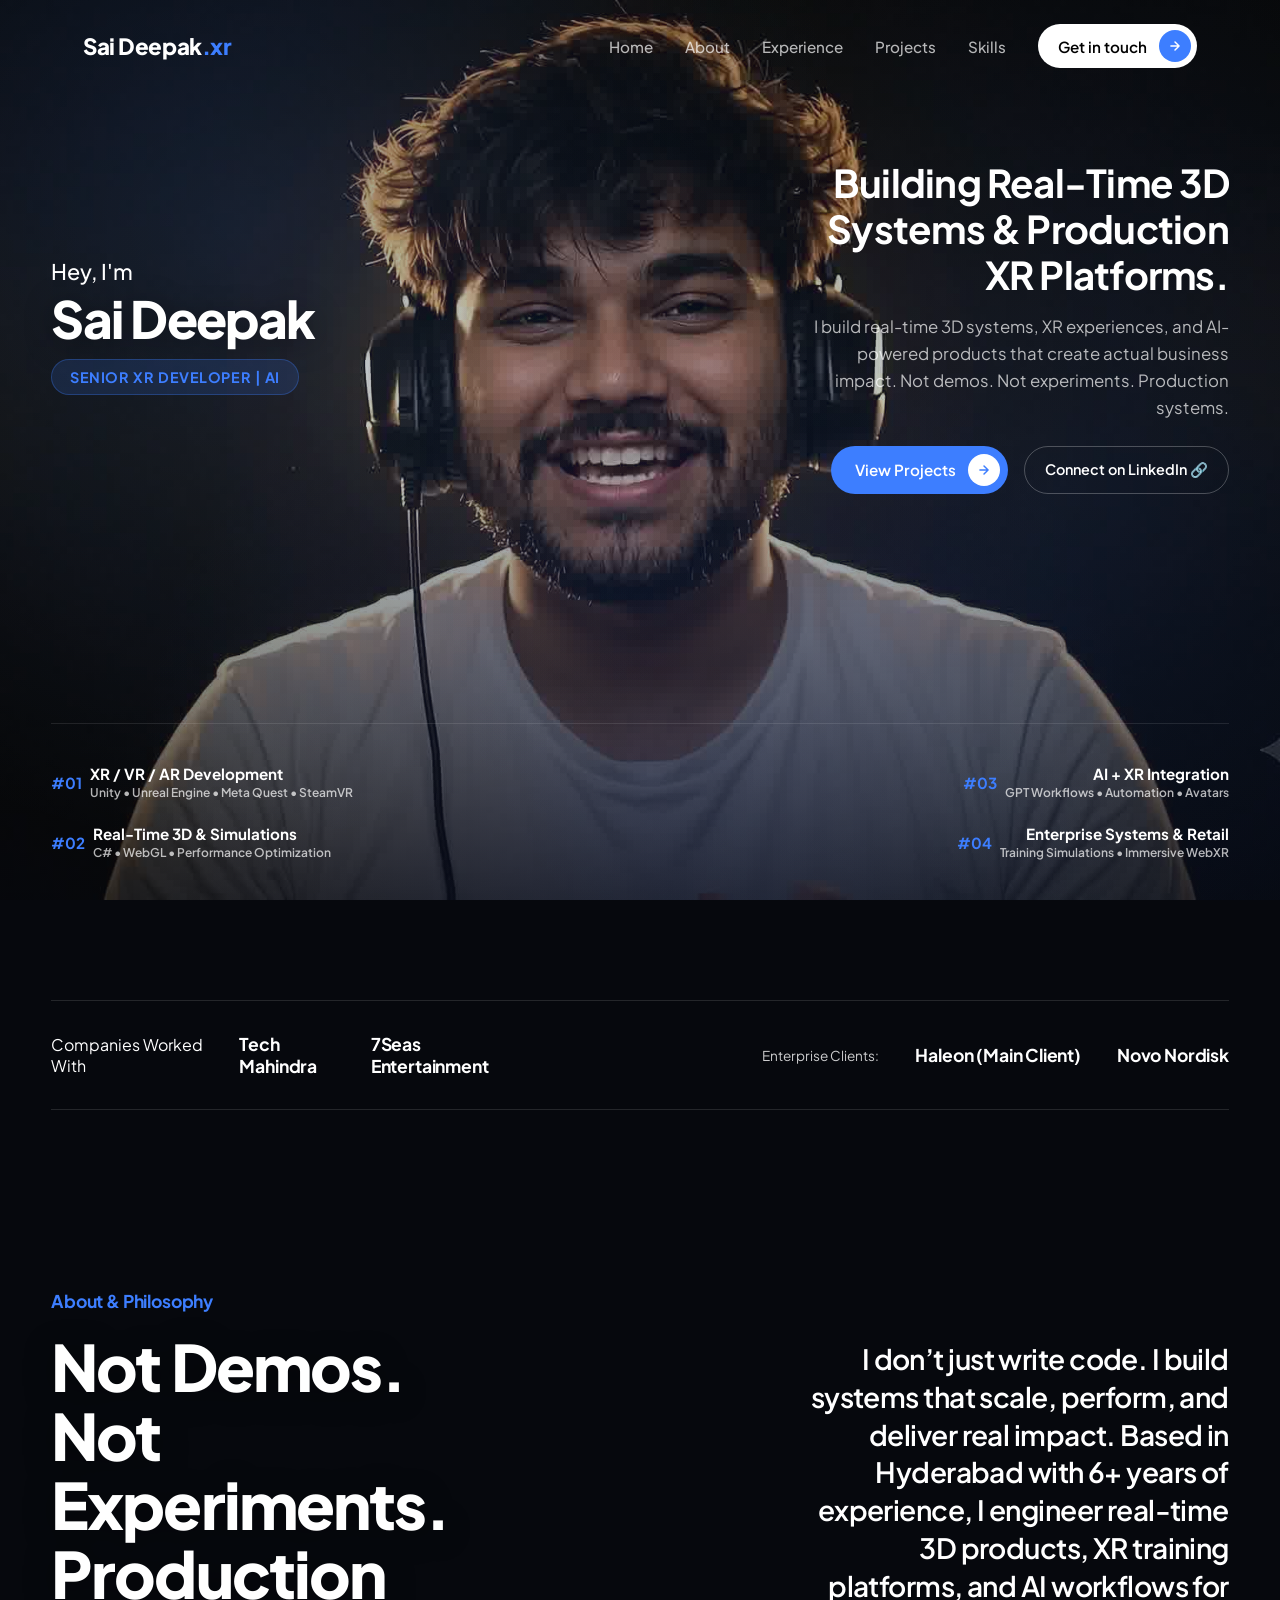
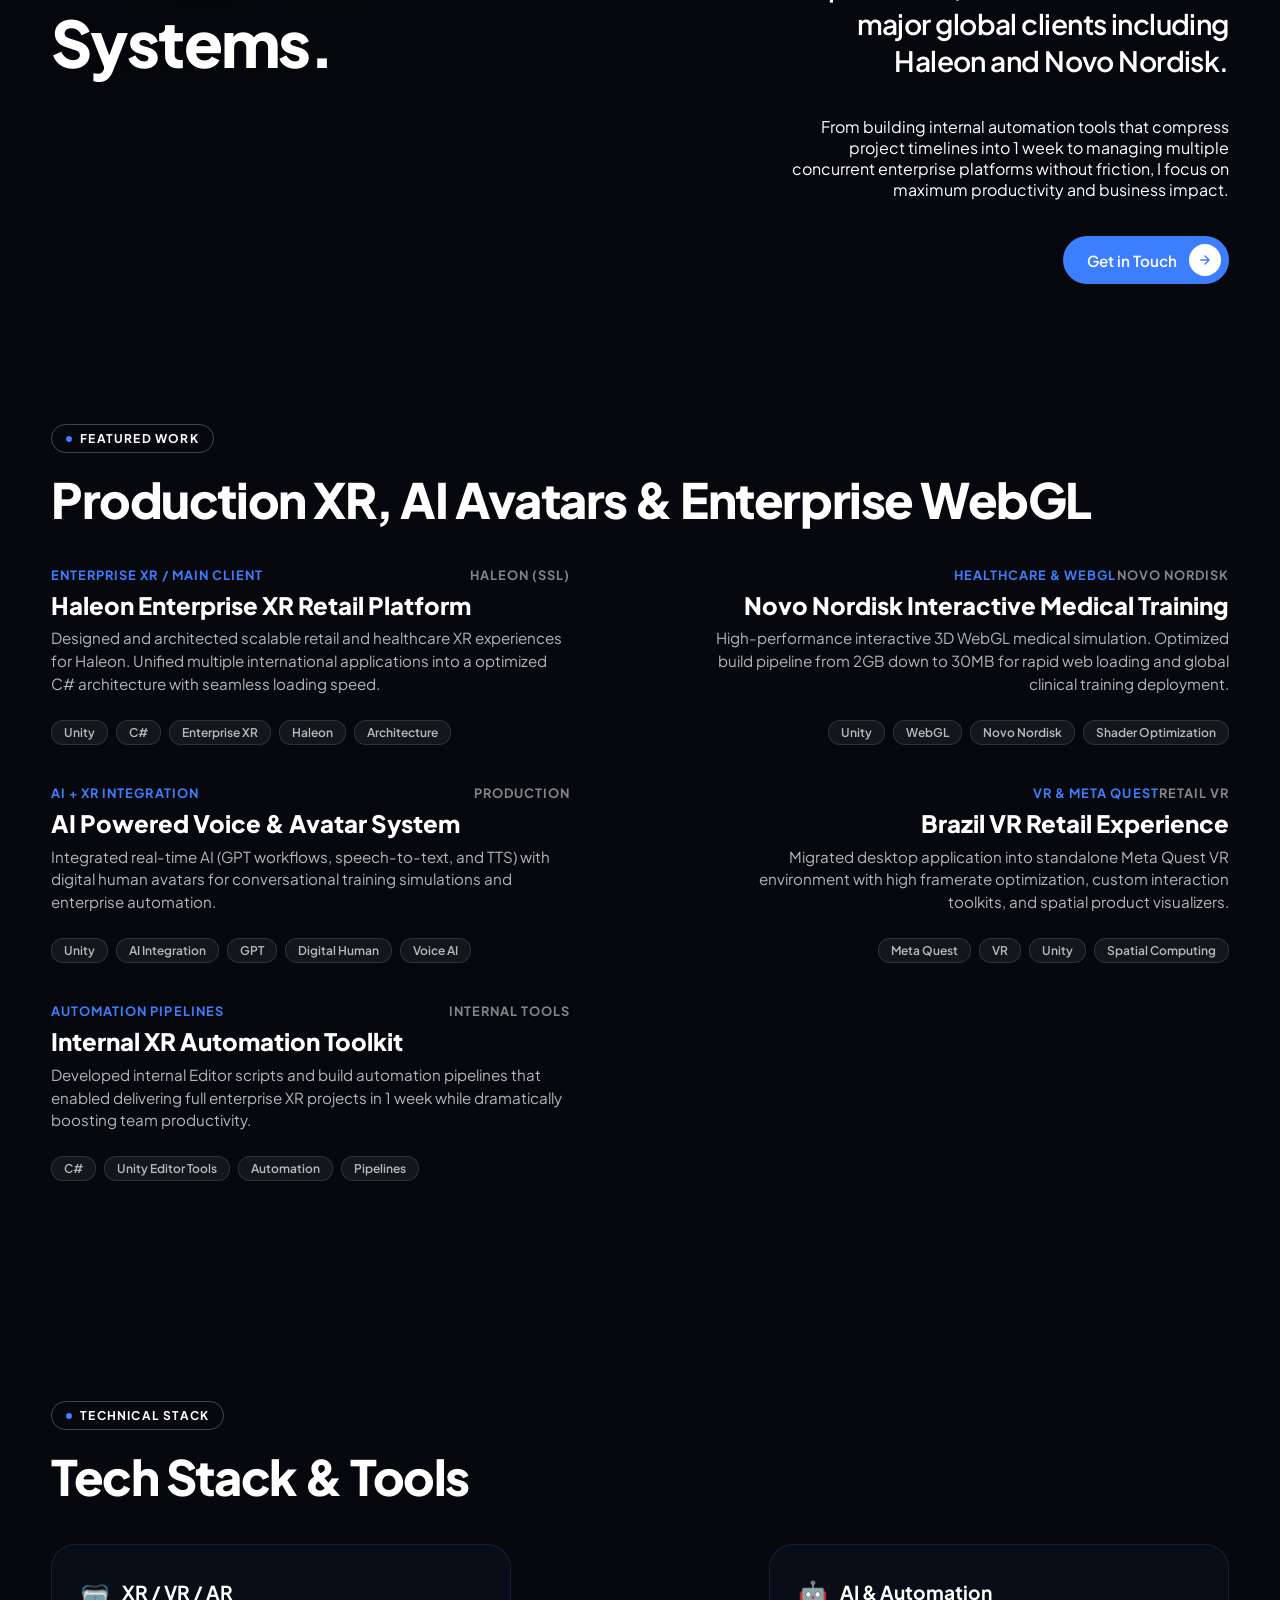
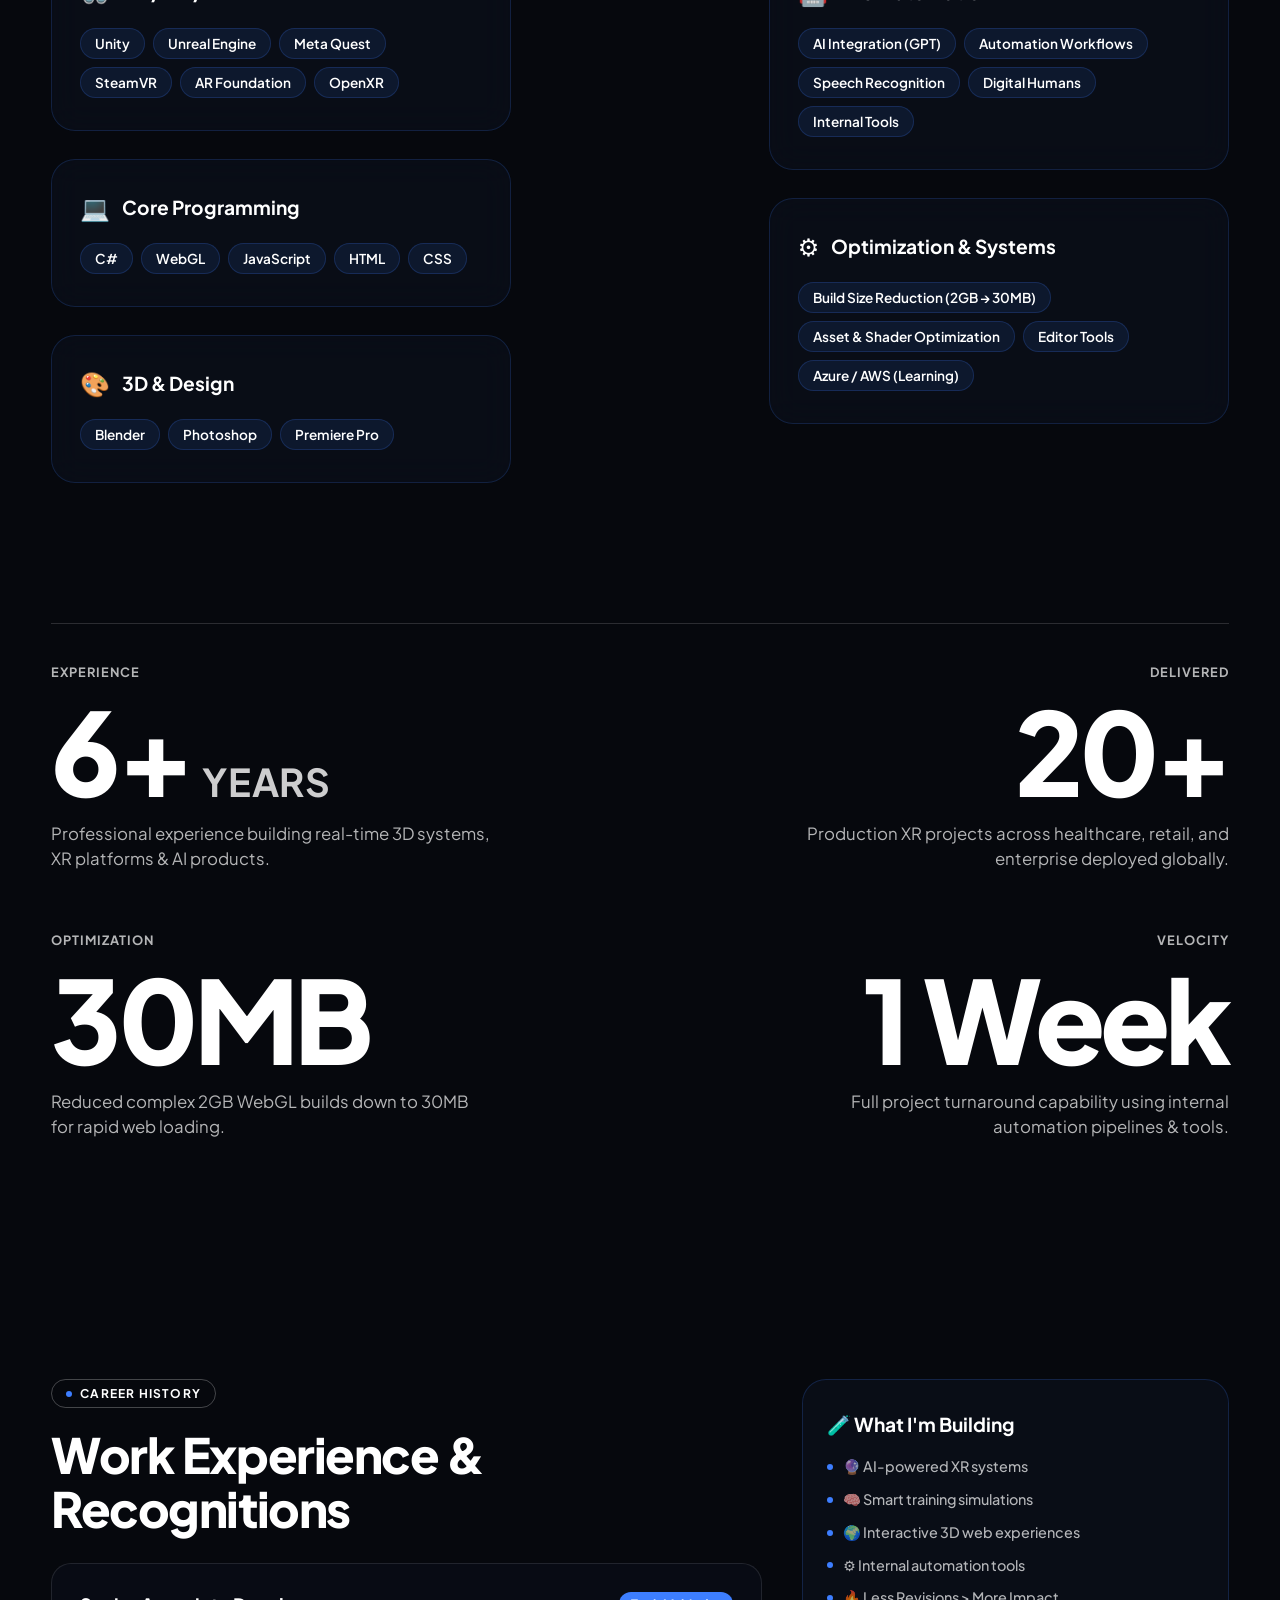
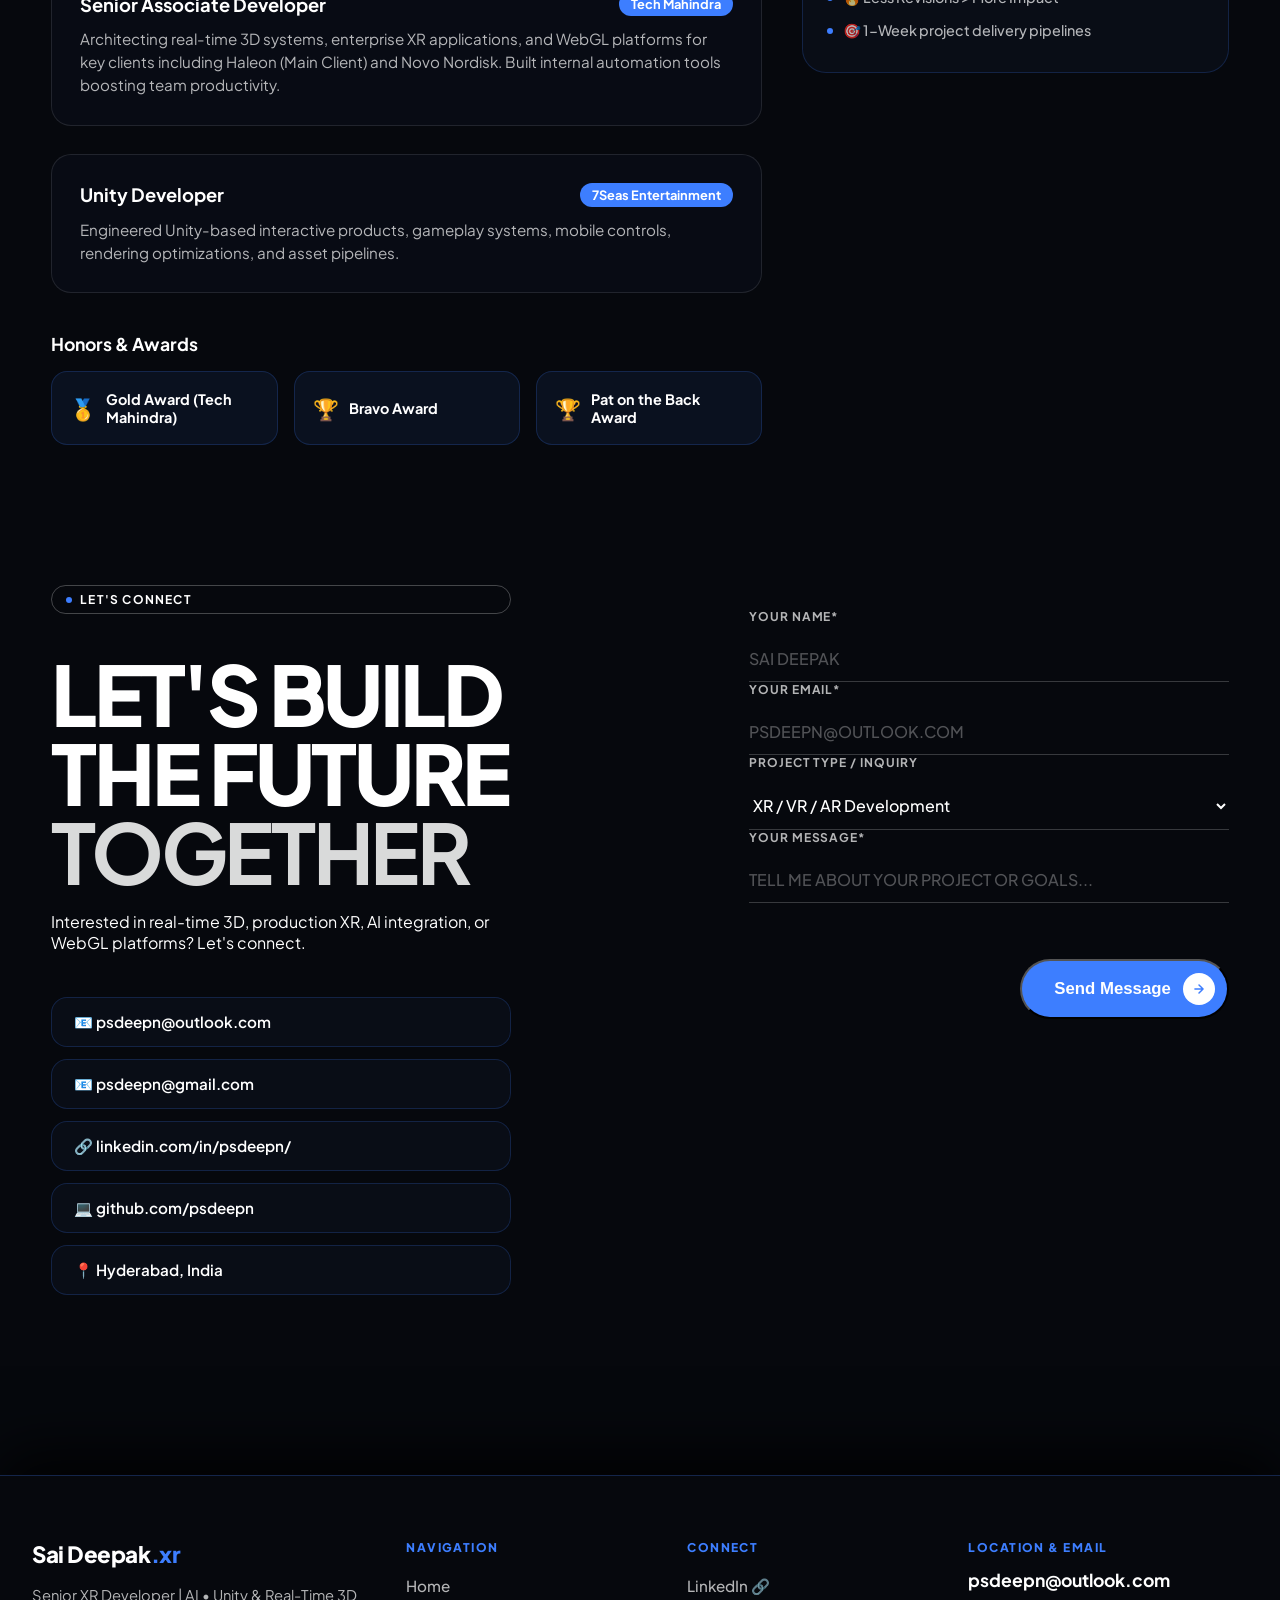
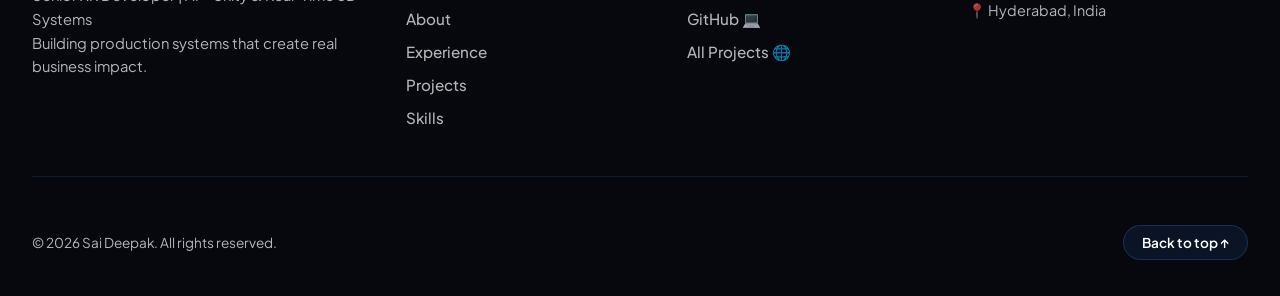
==== commit 212c36fd: "Update portfolio content, links, clients (Haleon, Novo Nordisk), and tech stack" ====
--- a/index.html
+++ b/index.html
@@ -3,7 +3,7 @@
 <head>
   <meta charset="UTF-8">
   <meta name="viewport" content="width=device-width, initial-scale=1.0">
-  <title>Sai Deepak — Senior XR Engineer & Unity Developer</title>
+  <title>Sai Deepak — Senior XR Developer | AI</title>
   <link rel="stylesheet" href="style.css">
   <link rel="preconnect" href="https://fonts.googleapis.com">
   <link rel="preconnect" href="https://fonts.gstatic.com" crossorigin>
@@ -60,13 +60,13 @@
         <div class="hero-left">
           <p class="hero-subhead">Hey, I'm</p>
           <h1 class="hero-title">Sai Deepak</h1>
-          <div class="hero-role-badge">Senior XR Engineer & Unity Developer</div>
+          <div class="hero-role-badge">Senior XR Developer | AI</div>
         </div>
 
         <!-- Right Hero Column -->
         <div class="hero-right">
-          <h3 class="hero-quote">Building immersive experiences that solve real-world problems.</h3>
-          <p class="hero-desc">From AI-powered digital humans to enterprise XR training platforms, I design and develop scalable AR, VR, MR and WebGL solutions used by global organizations.</p>
+          <h3 class="hero-quote">Building Real-Time 3D Systems & Production XR Platforms.</h3>
+          <p class="hero-desc">I build real-time 3D systems, XR experiences, and AI-powered products that create actual business impact. Not demos. Not experiments. Production systems.</p>
           <div class="hero-actions">
             <a href="#projects" class="btn-pill btn-pill-primary">
               <span>View Projects</span>
@@ -76,8 +76,8 @@
                 </svg>
               </span>
             </a>
-            <a href="#contact" class="btn-pill btn-pill-outline">
-              <span>Download Resume 📄</span>
+            <a href="https://linkedin.com/in/psdeepn/" target="_blank" rel="noopener" class="btn-pill btn-pill-outline">
+              <span>Connect on LinkedIn 🔗</span>
             </a>
           </div>
         </div>
@@ -89,15 +89,15 @@
           <div class="service-tag">
             <span class="tag-num">#01</span>
             <div class="tag-content">
-              <strong>XR Application Development</strong>
-              <span>AR • VR • MR • Spatial Computing</span>
+              <strong>XR / VR / AR Development</strong>
+              <span>Unity • Unreal Engine • Meta Quest • SteamVR</span>
             </div>
           </div>
           <div class="service-tag">
             <span class="tag-num">#02</span>
             <div class="tag-content">
-              <strong>Unity Development</strong>
-              <span>C# • Editor Tools • Optimization</span>
+              <strong>Real-Time 3D & Simulations</strong>
+              <span>C# • WebGL • Performance Optimization</span>
             </div>
           </div>
         </div>
@@ -105,15 +105,15 @@
           <div class="service-tag">
             <span class="tag-num">#03</span>
             <div class="tag-content">
-              <strong>WebGL & Interactive</strong>
-              <span>Enterprise Web Apps • Visualizers</span>
+              <strong>AI + XR Integration</strong>
+              <span>GPT Workflows • Automation • Avatars</span>
             </div>
           </div>
           <div class="service-tag">
             <span class="tag-num">#04</span>
             <div class="tag-content">
-              <strong>AI Integration</strong>
-              <span>Digital Humans • Voice AI</span>
+              <strong>Enterprise Systems & Retail</strong>
+              <span>Training Simulations • Immersive WebXR</span>
             </div>
           </div>
         </div>
@@ -124,14 +124,14 @@
     <section class="brands-section">
       <div class="brands-card">
         <div class="brands-left">
-          <span class="brands-label">Companies & Organizations I've Worked With</span>
+          <span class="brands-label">Companies Worked With</span>
           <div class="brand-item"><span>Tech Mahindra</span></div>
-          <div class="brand-item"><span>Haleon</span></div>
+          <div class="brand-item"><span>7Seas Entertainment</span></div>
         </div>
         <div class="brands-right">
+          <span class="brands-label" style="font-size:0.85rem; opacity:0.8;">Enterprise Clients:</span>
+          <div class="brand-item"><span>Haleon (Main Client)</span></div>
           <div class="brand-item"><span>Novo Nordisk</span></div>
-          <div class="brand-item"><span>Apoteket Sweden</span></div>
-          <div class="brand-item"><span>7Seas Entertainment</span></div>
         </div>
       </div>
     </section>
@@ -140,15 +140,15 @@
     <section id="about" class="about-section">
       <div class="about-grid">
         <div class="about-left">
-          <span class="section-badge">About Me</span>
-          <h2 class="section-heading">Engineering Immersive Experiences That Matter</h2>
+          <span class="section-badge">About & Philosophy</span>
+          <h2 class="section-heading">Not Demos. Not Experiments. Production Systems.</h2>
         </div>
         <div class="about-right">
-          <p class="about-text">I'm a Senior XR Engineer based in Hyderabad with 6+ years of experience building enterprise-grade immersive applications. I specialize in Unity, C#, WebGL, AI-powered avatars, Meta Quest development, and high-performance interactive systems.</p>
-          <p class="about-subtext">My passion is combining AI with Extended Reality to create next-generation training, healthcare, and enterprise spatial solutions.</p>
+          <p class="about-text">I don’t just write code. I build systems that scale, perform, and deliver real impact. Based in Hyderabad with 6+ years of experience, I engineer real-time 3D products, XR training platforms, and AI workflows for major global clients including Haleon and Novo Nordisk.</p>
+          <p class="about-subtext">From building internal automation tools that compress project timelines into 1 week to managing multiple concurrent enterprise platforms without friction, I focus on maximum productivity and business impact.</p>
           <div class="cta-row">
             <a href="#contact" class="btn-pill btn-pill-primary">
-              <span>Let's Connect</span>
+              <span>Get in Touch</span>
               <span class="arrow-circle">
                 <svg width="14" height="14" viewBox="0 0 24 24" fill="none" stroke="currentColor" stroke-width="2.5" stroke-linecap="round" stroke-linejoin="round">
                   <path d="M5 12h14M12 5l7 7-7 7"/>
@@ -164,7 +164,7 @@
     <section id="projects" class="projects-section">
       <div class="section-header-wrap">
         <div class="badge-pill"><span class="badge-dot"></span> FEATURED WORK</div>
-        <h2 class="section-title">Enterprise XR, AI Avatars & WebGL Platforms</h2>
+        <h2 class="section-title">Production XR, AI Avatars & Enterprise WebGL</h2>
       </div>
 
       <div class="projects-grid-featured">
@@ -172,13 +172,13 @@
         <article class="project-card-full card-left">
           <div class="card-details">
             <div class="card-meta">
-              <span class="card-cat">AI + XR / Digital Humans</span>
-              <span class="card-year">Featured</span>
-            </div>
-            <h3 class="card-title">AI Powered Medical XR Assistant</h3>
-            <p class="card-desc">Interactive AI avatar capable of real-time voice conversations, subtitle generation, and medical guidance for clinical training scenarios.</p>
+              <span class="card-cat">Enterprise XR / Main Client</span>
+              <span class="card-year">Haleon (SSL)</span>
+            </div>
+            <h3 class="card-title">Haleon Enterprise XR Retail Platform</h3>
+            <p class="card-desc">Designed and architected scalable retail and healthcare XR experiences for Haleon. Unified multiple international applications into a optimized C# architecture with seamless loading speed.</p>
             <div class="tech-tags">
-              <span>Unity</span><span>AI</span><span>Speech Recognition</span><span>TTS</span><span>Digital Human</span>
+              <span>Unity</span><span>C#</span><span>Enterprise XR</span><span>Haleon</span><span>Architecture</span>
             </div>
           </div>
         </article>
@@ -187,13 +187,13 @@
         <article class="project-card-full card-right">
           <div class="card-details">
             <div class="card-meta">
-              <span class="card-cat">Enterprise WebGL & Optimization</span>
-              <span class="card-year">Healthcare</span>
-            </div>
-            <h3 class="card-title">Interactive Medical Device Training</h3>
-            <p class="card-desc">Enterprise WebGL application used for global product demonstrations. Reduced build size from nearly 2GB down to around 30MB through deep shader, asset, and texture optimization.</p>
+              <span class="card-cat">Healthcare & WebGL</span>
+              <span class="card-year">Novo Nordisk</span>
+            </div>
+            <h3 class="card-title">Novo Nordisk Interactive Medical Training</h3>
+            <p class="card-desc">High-performance interactive 3D WebGL medical simulation. Optimized build pipeline from 2GB down to 30MB for rapid web loading and global clinical training deployment.</p>
             <div class="tech-tags">
-              <span>Unity</span><span>WebGL</span><span>C#</span><span>Performance</span><span>Optimization</span>
+              <span>Unity</span><span>WebGL</span><span>Novo Nordisk</span><span>Shader Optimization</span>
             </div>
           </div>
         </article>
@@ -202,13 +202,13 @@
         <article class="project-card-full card-left">
           <div class="card-details">
             <div class="card-meta">
-              <span class="card-cat">VR & Meta Quest</span>
-              <span class="card-year">Retail XR</span>
-            </div>
-            <h3 class="card-title">Brazil VR Retail Stores</h3>
-            <p class="card-desc">Migrated legacy desktop retail applications into standalone Meta Quest VR applications with high-framerate optimization and interactive spatial product showcases.</p>
+              <span class="card-cat">AI + XR Integration</span>
+              <span class="card-year">Production</span>
+            </div>
+            <h3 class="card-title">AI Powered Voice & Avatar System</h3>
+            <p class="card-desc">Integrated real-time AI (GPT workflows, speech-to-text, and TTS) with digital human avatars for conversational training simulations and enterprise automation.</p>
             <div class="tech-tags">
-              <span>Unity</span><span>Meta Quest</span><span>VR</span><span>Spatial Computing</span>
+              <span>Unity</span><span>AI Integration</span><span>GPT</span><span>Digital Human</span><span>Voice AI</span>
             </div>
           </div>
         </article>
@@ -217,13 +217,13 @@
         <article class="project-card-full card-right">
           <div class="card-details">
             <div class="card-meta">
-              <span class="card-cat">Enterprise Architecture</span>
-              <span class="card-year">Global Project</span>
-            </div>
-            <h3 class="card-title">Haleon Retail Experience</h3>
-            <p class="card-desc">Merged multiple international retail environments into a unified, scalable enterprise Unity project while significantly improving loading speed, memory footprint, and maintainability.</p>
+              <span class="card-cat">VR & Meta Quest</span>
+              <span class="card-year">Retail VR</span>
+            </div>
+            <h3 class="card-title">Brazil VR Retail Experience</h3>
+            <p class="card-desc">Migrated desktop application into standalone Meta Quest VR environment with high framerate optimization, custom interaction toolkits, and spatial product visualizers.</p>
             <div class="tech-tags">
-              <span>Unity</span><span>Architecture</span><span>C#</span><span>Performance</span>
+              <span>Meta Quest</span><span>VR</span><span>Unity</span><span>Spatial Computing</span>
             </div>
           </div>
         </article>
@@ -232,13 +232,13 @@
         <article class="project-card-full card-left">
           <div class="card-details">
             <div class="card-meta">
-              <span class="card-cat">Healthcare Storytelling</span>
-              <span class="card-year">Interactive</span>
-            </div>
-            <h3 class="card-title">Sweden Pharmacy Experience</h3>
-            <p class="card-desc">Developed rich 3D animations, custom interactions, and immersive storytelling systems for international healthcare and pharmaceutical demonstrations.</p>
+              <span class="card-cat">Automation Pipelines</span>
+              <span class="card-year">Internal Tools</span>
+            </div>
+            <h3 class="card-title">Internal XR Automation Toolkit</h3>
+            <p class="card-desc">Developed internal Editor scripts and build automation pipelines that enabled delivering full enterprise XR projects in 1 week while dramatically boosting team productivity.</p>
             <div class="tech-tags">
-              <span>Unity</span><span>3D Animation</span><span>Healthcare</span><span>WebGL</span>
+              <span>C#</span><span>Unity Editor Tools</span><span>Automation</span><span>Pipelines</span>
             </div>
           </div>
         </article>
@@ -249,7 +249,7 @@
     <section id="skills" class="skills-section">
       <div class="section-header-wrap">
         <div class="badge-pill"><span class="badge-dot"></span> TECHNICAL STACK</div>
-        <h2 class="section-title">Skills & Technologies</h2>
+        <h2 class="section-title">Tech Stack & Tools</h2>
       </div>
 
       <div class="skills-grid-split">
@@ -258,40 +258,41 @@
           <div class="skill-category-card">
             <div class="category-header">
               <span class="category-icon">🥽</span>
-              <h3>XR & Spatial</h3>
+              <h3>XR / VR / AR</h3>
             </div>
             <div class="skill-pills">
               <span class="skill-pill">Unity</span>
+              <span class="skill-pill">Unreal Engine</span>
+              <span class="skill-pill">Meta Quest</span>
+              <span class="skill-pill">SteamVR</span>
               <span class="skill-pill">AR Foundation</span>
               <span class="skill-pill">OpenXR</span>
-              <span class="skill-pill">Meta Quest</span>
-              <span class="skill-pill">MRTK</span>
             </div>
           </div>
 
           <div class="skill-category-card">
             <div class="category-header">
               <span class="category-icon">💻</span>
-              <h3>Programming</h3>
+              <h3>Core Programming</h3>
             </div>
             <div class="skill-pills">
               <span class="skill-pill">C#</span>
+              <span class="skill-pill">WebGL</span>
               <span class="skill-pill">JavaScript</span>
-              <span class="skill-pill">TypeScript</span>
+              <span class="skill-pill">HTML</span>
+              <span class="skill-pill">CSS</span>
             </div>
           </div>
 
           <div class="skill-category-card">
             <div class="category-header">
-              <span class="category-icon">🌐</span>
-              <h3>Web & 3D</h3>
+              <span class="category-icon">🎨</span>
+              <h3>3D & Design</h3>
             </div>
             <div class="skill-pills">
-              <span class="skill-pill">React</span>
-              <span class="skill-pill">Three.js</span>
-              <span class="skill-pill">React Three Fiber</span>
-              <span class="skill-pill">HTML</span>
-              <span class="skill-pill">CSS</span>
+              <span class="skill-pill">Blender</span>
+              <span class="skill-pill">Photoshop</span>
+              <span class="skill-pill">Premiere Pro</span>
             </div>
           </div>
         </div>
@@ -301,38 +302,27 @@
           <div class="skill-category-card">
             <div class="category-header">
               <span class="category-icon">🤖</span>
-              <h3>AI Systems</h3>
+              <h3>AI & Automation</h3>
             </div>
             <div class="skill-pills">
-              <span class="skill-pill">OpenAI APIs</span>
-              <span class="skill-pill">Voice AI</span>
+              <span class="skill-pill">AI Integration (GPT)</span>
+              <span class="skill-pill">Automation Workflows</span>
               <span class="skill-pill">Speech Recognition</span>
-              <span class="skill-pill">AI Agents</span>
               <span class="skill-pill">Digital Humans</span>
+              <span class="skill-pill">Internal Tools</span>
             </div>
           </div>
 
           <div class="skill-category-card">
             <div class="category-header">
-              <span class="category-icon">☁️</span>
-              <h3>Cloud & Tools</h3>
+              <span class="category-icon">⚙️</span>
+              <h3>Optimization & Systems</h3>
             </div>
             <div class="skill-pills">
-              <span class="skill-pill">Firebase</span>
-              <span class="skill-pill">Azure (Learning)</span>
-              <span class="skill-pill">AWS (Learning)</span>
-            </div>
-          </div>
-
-          <div class="skill-category-card">
-            <div class="category-header">
-              <span class="category-icon">🎨</span>
-              <h3>3D & Design</h3>
-            </div>
-            <div class="skill-pills">
-              <span class="skill-pill">Blender</span>
-              <span class="skill-pill">Photoshop</span>
-              <span class="skill-pill">Premiere Pro</span>
+              <span class="skill-pill">Build Size Reduction (2GB → 30MB)</span>
+              <span class="skill-pill">Asset & Shader Optimization</span>
+              <span class="skill-pill">Editor Tools</span>
+              <span class="skill-pill">Azure / AWS (Learning)</span>
             </div>
           </div>
         </div>
@@ -348,13 +338,13 @@
           <div class="stat-item">
             <span class="stat-header-label">EXPERIENCE</span>
             <div class="stat-value">6+ <span class="stat-unit">YEARS</span></div>
-            <p class="stat-desc">Professional experience in enterprise XR, Unity C# architecture & spatial computing.</p>
+            <p class="stat-desc">Professional experience building real-time 3D systems, XR platforms & AI products.</p>
           </div>
 
           <div class="stat-item">
             <span class="stat-header-label">OPTIMIZATION</span>
             <div class="stat-value">30MB</div>
-            <p class="stat-desc">Reduced complex 2GB WebGL builds to 30MB for rapid browser loading.</p>
+            <p class="stat-desc">Reduced complex 2GB WebGL builds down to 30MB for rapid web loading.</p>
           </div>
         </div>
 
@@ -362,14 +352,14 @@
         <div class="stats-col stats-col-right">
           <div class="stat-item">
             <span class="stat-header-label">DELIVERED</span>
-            <div class="stat-value">23+</div>
-            <p class="stat-desc">Enterprise XR, VR, AR, WebGL and healthcare projects deployed globally.</p>
+            <div class="stat-value">20+</div>
+            <p class="stat-desc">Production XR projects across healthcare, retail, and enterprise deployed globally.</p>
           </div>
 
           <div class="stat-item">
-            <span class="stat-header-label">FOOTPRINT</span>
-            <div class="stat-value">Global</div>
-            <p class="stat-desc">International clients across Brazil, Sweden, United Kingdom & India.</p>
+            <span class="stat-header-label">VELOCITY</span>
+            <div class="stat-value">1 Week</div>
+            <p class="stat-desc">Full project turnaround capability using internal automation pipelines & tools.</p>
           </div>
         </div>
       </div>
@@ -381,15 +371,15 @@
         <!-- Left Column: Work History & Awards -->
         <div class="exp-col-main">
           <div class="badge-pill"><span class="badge-dot"></span> CAREER HISTORY</div>
-          <h2 class="section-title">Work Experience & Awards</h2>
+          <h2 class="section-title">Work Experience & Recognitions</h2>
 
           <div class="timeline-list">
             <div class="timeline-item">
               <div class="item-header">
-                <h3>Senior Associate Designer & Developer</h3>
+                <h3>Senior Associate Developer</h3>
                 <span class="company-tag">Tech Mahindra</span>
               </div>
-              <p class="item-desc">Building enterprise XR applications, AI-powered immersive experiences, WebGL platforms, and interactive healthcare training solutions.</p>
+              <p class="item-desc">Architecting real-time 3D systems, enterprise XR applications, and WebGL platforms for key clients including Haleon (Main Client) and Novo Nordisk. Built internal automation tools boosting team productivity.</p>
             </div>
 
             <div class="timeline-item">
@@ -397,17 +387,17 @@
                 <h3>Unity Developer</h3>
                 <span class="company-tag">7Seas Entertainment</span>
               </div>
-              <p class="item-desc">Developed multiple Unity-based games, gameplay systems, mobile controls, rendering optimizations, and asset pipelines.</p>
+              <p class="item-desc">Engineered Unity-based interactive products, gameplay systems, mobile controls, rendering optimizations, and asset pipelines.</p>
             </div>
           </div>
 
           <!-- Awards Badges -->
           <div class="awards-block">
-            <h4 class="awards-title">Recognitions & Honors</h4>
+            <h4 class="awards-title">Honors & Awards</h4>
             <div class="awards-grid">
               <div class="award-card">
-                <span class="award-trophy">🏆</span>
-                <strong>Haleon Gold Award</strong>
+                <span class="award-trophy">🥇</span>
+                <strong>Gold Award (Tech Mahindra)</strong>
               </div>
               <div class="award-card">
                 <span class="award-trophy">🏆</span>
@@ -421,17 +411,17 @@
           </div>
         </div>
 
-        <!-- Right Column: Current Focus Areas -->
+        <!-- Right Column: What I'm Building Sidebar -->
         <div class="exp-col-sidebar">
           <div class="sidebar-card">
-            <h3>Current Focus</h3>
+            <h3>🧪 What I'm Building</h3>
             <ul class="focus-list">
-              <li><span class="bullet-dot"></span> AI + XR Convergence</li>
-              <li><span class="bullet-dot"></span> Digital Humans & Conversational Avatars</li>
-              <li><span class="bullet-dot"></span> Enterprise Spatial Computing</li>
-              <li><span class="bullet-dot"></span> WebXR & High-Perf WebGL</li>
-              <li><span class="bullet-dot"></span> System Design & Cloud Architecture</li>
-              <li><span class="bullet-dot"></span> Unity Performance Optimization</li>
+              <li><span class="bullet-dot"></span> 🔮 AI-powered XR systems</li>
+              <li><span class="bullet-dot"></span> 🧠 Smart training simulations</li>
+              <li><span class="bullet-dot"></span> 🌍 Interactive 3D web experiences</li>
+              <li><span class="bullet-dot"></span> ⚙️ Internal automation tools</li>
+              <li><span class="bullet-dot"></span> 🔥 Less Revisions > More Impact</li>
+              <li><span class="bullet-dot"></span> 🎯 1-Week project delivery pipelines</li>
             </ul>
           </div>
         </div>
@@ -445,13 +435,14 @@
         <div class="contact-left-col">
           <div class="badge-pill"><span class="badge-dot"></span> LET'S CONNECT</div>
           <h2 class="contact-title">LET'S BUILD<br>THE FUTURE <span class="contact-title-sub">TOGETHER</span></h2>
-          <p class="contact-desc">Interested in XR, AI, Enterprise Metaverse or Digital Twin solutions? Let's connect.</p>
-          
+          <p class="contact-desc">Interested in real-time 3D, production XR, AI integration, or WebGL platforms? Let's connect.</p>
+
           <div class="contact-info-pills">
+            <a href="mailto:psdeepn@outlook.com" class="info-pill-item" style="text-decoration:none;">📧 psdeepn@outlook.com</a>
+            <a href="mailto:psdeepn@gmail.com" class="info-pill-item" style="text-decoration:none;">📧 psdeepn@gmail.com</a>
+            <a href="https://www.linkedin.com/in/psdeepn/" target="_blank" rel="noopener" class="info-pill-item" style="text-decoration:none;">🔗 linkedin.com/in/psdeepn/</a>
+            <a href="https://github.com/psdeepn" target="_blank" rel="noopener" class="info-pill-item" style="text-decoration:none;">💻 github.com/psdeepn</a>
             <div class="info-pill-item">📍 Hyderabad, India</div>
-            <div class="info-pill-item">📧 your@email.com</div>
-            <div class="info-pill-item">🔗 LinkedIn</div>
-            <div class="info-pill-item">💻 GitHub</div>
           </div>
         </div>
 
@@ -465,16 +456,16 @@
 
             <div class="form-group">
               <label for="email">YOUR EMAIL*</label>
-              <input type="email" id="email" placeholder="your.name@company.com" required>
+              <input type="email" id="email" placeholder="psdeepn@outlook.com" required>
             </div>
 
             <div class="form-group">
               <label for="project-type">PROJECT TYPE / INQUIRY</label>
               <select id="project-type">
-                <option value="xr">XR / AR / VR Application</option>
-                <option value="ai">AI Digital Human / Voice Avatar</option>
-                <option value="webgl">WebGL & Interactive 3D</option>
-                <option value="consulting">Enterprise Spatial Consulting</option>
+                <option value="xr">XR / VR / AR Development</option>
+                <option value="ai">AI + XR Integration (GPT / Avatars)</option>
+                <option value="webgl">Real-Time 3D & WebGL</option>
+                <option value="automation">Internal Tools & Automation</option>
               </select>
             </div>
 
@@ -507,7 +498,7 @@
         <!-- Col 1: Brand -->
         <div class="footer-col footer-col-brand">
           <a href="#home" class="brand-logo">Sai Deepak<span class="logo-accent">.xr</span></a>
-          <p class="footer-tagline">Senior XR Engineer • Unity Developer • AI + XR Solutions<br>Building immersive technology for the next generation.</p>
+          <p class="footer-tagline">Senior XR Developer | AI • Unity & Real-Time 3D Systems<br>Building production systems that create real business impact.</p>
         </div>
 
         <!-- Col 2: Navigation -->
@@ -526,8 +517,8 @@
         <div class="footer-col">
           <span class="footer-col-head">CONNECT</span>
           <ul class="footer-link-list">
-            <li><a href="https://linkedin.com" target="_blank" rel="noopener">LinkedIn 🔗</a></li>
-            <li><a href="https://github.com" target="_blank" rel="noopener">GitHub 💻</a></li>
+            <li><a href="https://www.linkedin.com/in/psdeepn/" target="_blank" rel="noopener">LinkedIn 🔗</a></li>
+            <li><a href="https://github.com/psdeepn" target="_blank" rel="noopener">GitHub 💻</a></li>
             <li><a href="projects.html">All Projects 🌐</a></li>
           </ul>
         </div>
@@ -535,7 +526,7 @@
         <!-- Col 4: Direct Contact -->
         <div class="footer-col footer-col-direct">
           <span class="footer-col-head">LOCATION & EMAIL</span>
-          <a href="mailto:your@email.com" class="footer-email">your@email.com</a>
+          <a href="mailto:psdeepn@outlook.com" class="footer-email">psdeepn@outlook.com</a>
           <span class="footer-location">📍 Hyderabad, India</span>
         </div>
       </div>
@@ -551,4 +542,4 @@
 
   <script src="script.js"></script>
 </body>
-</html>
+</html>
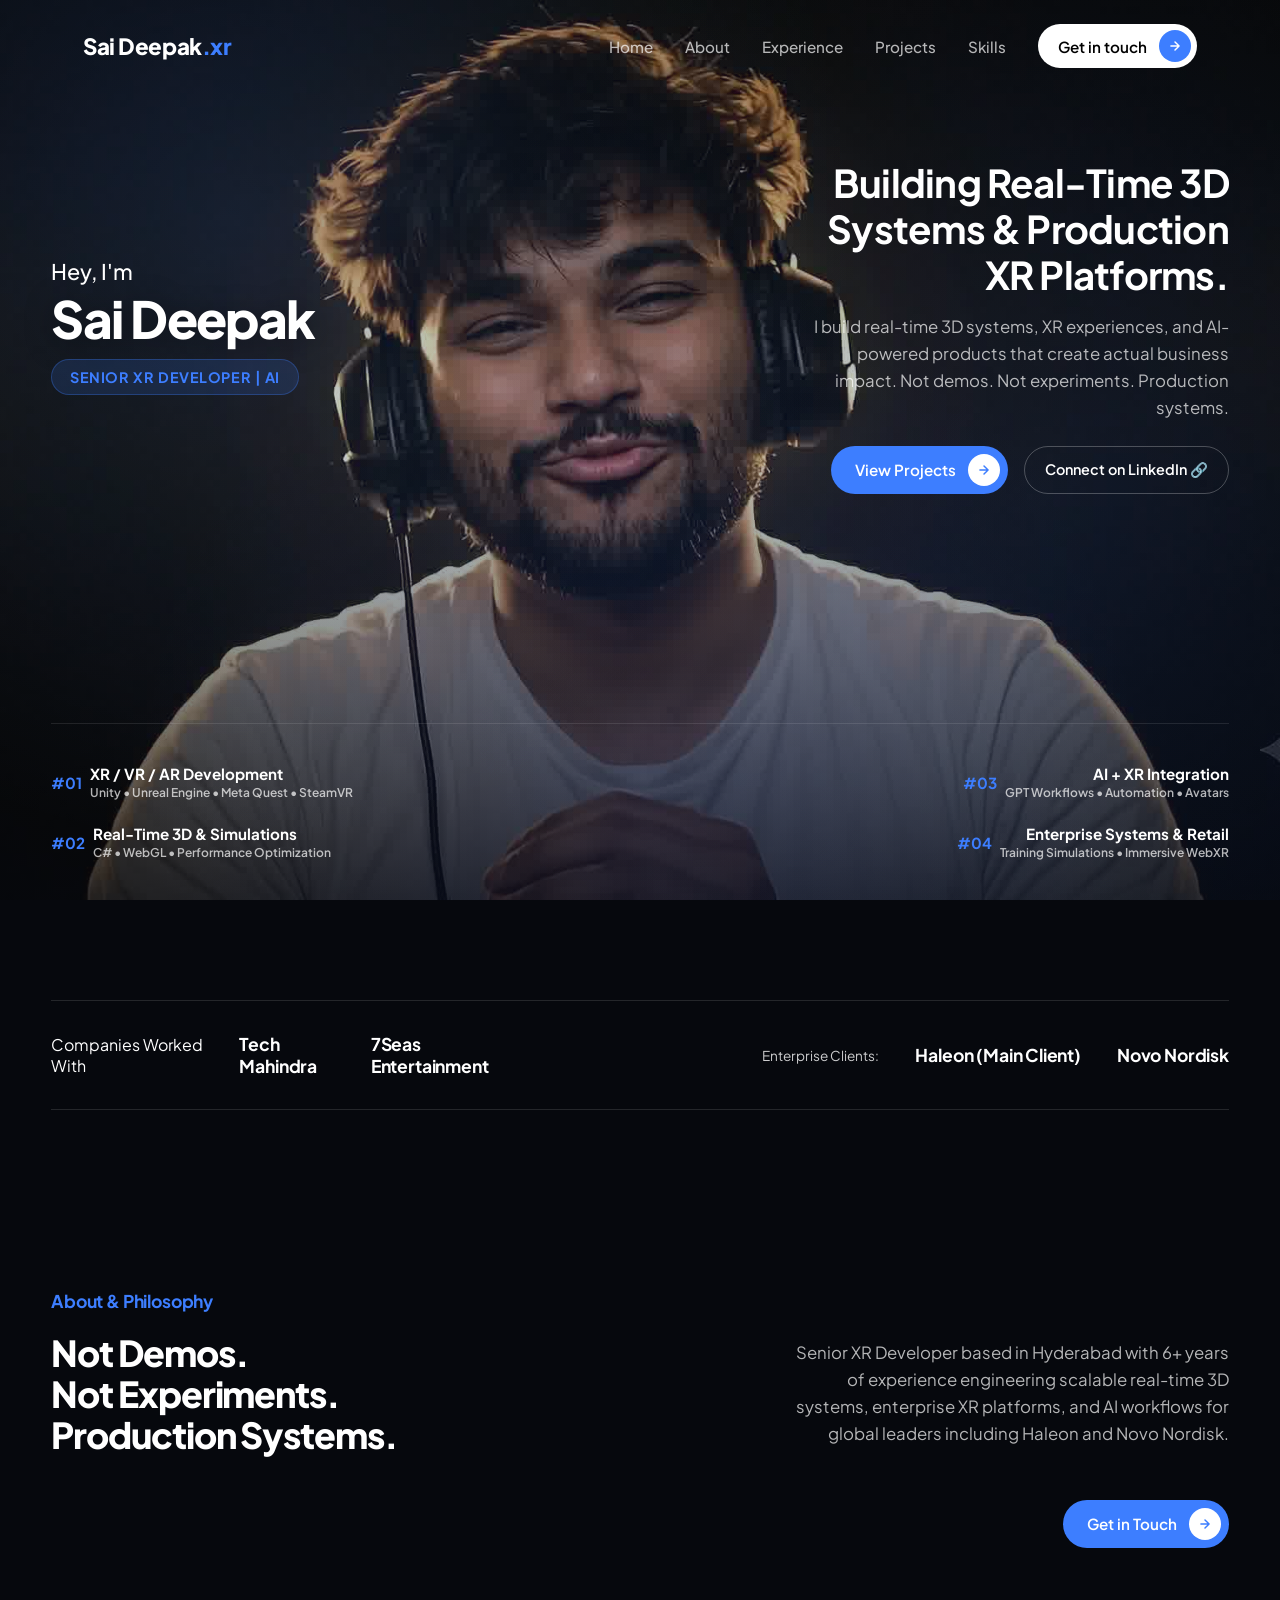
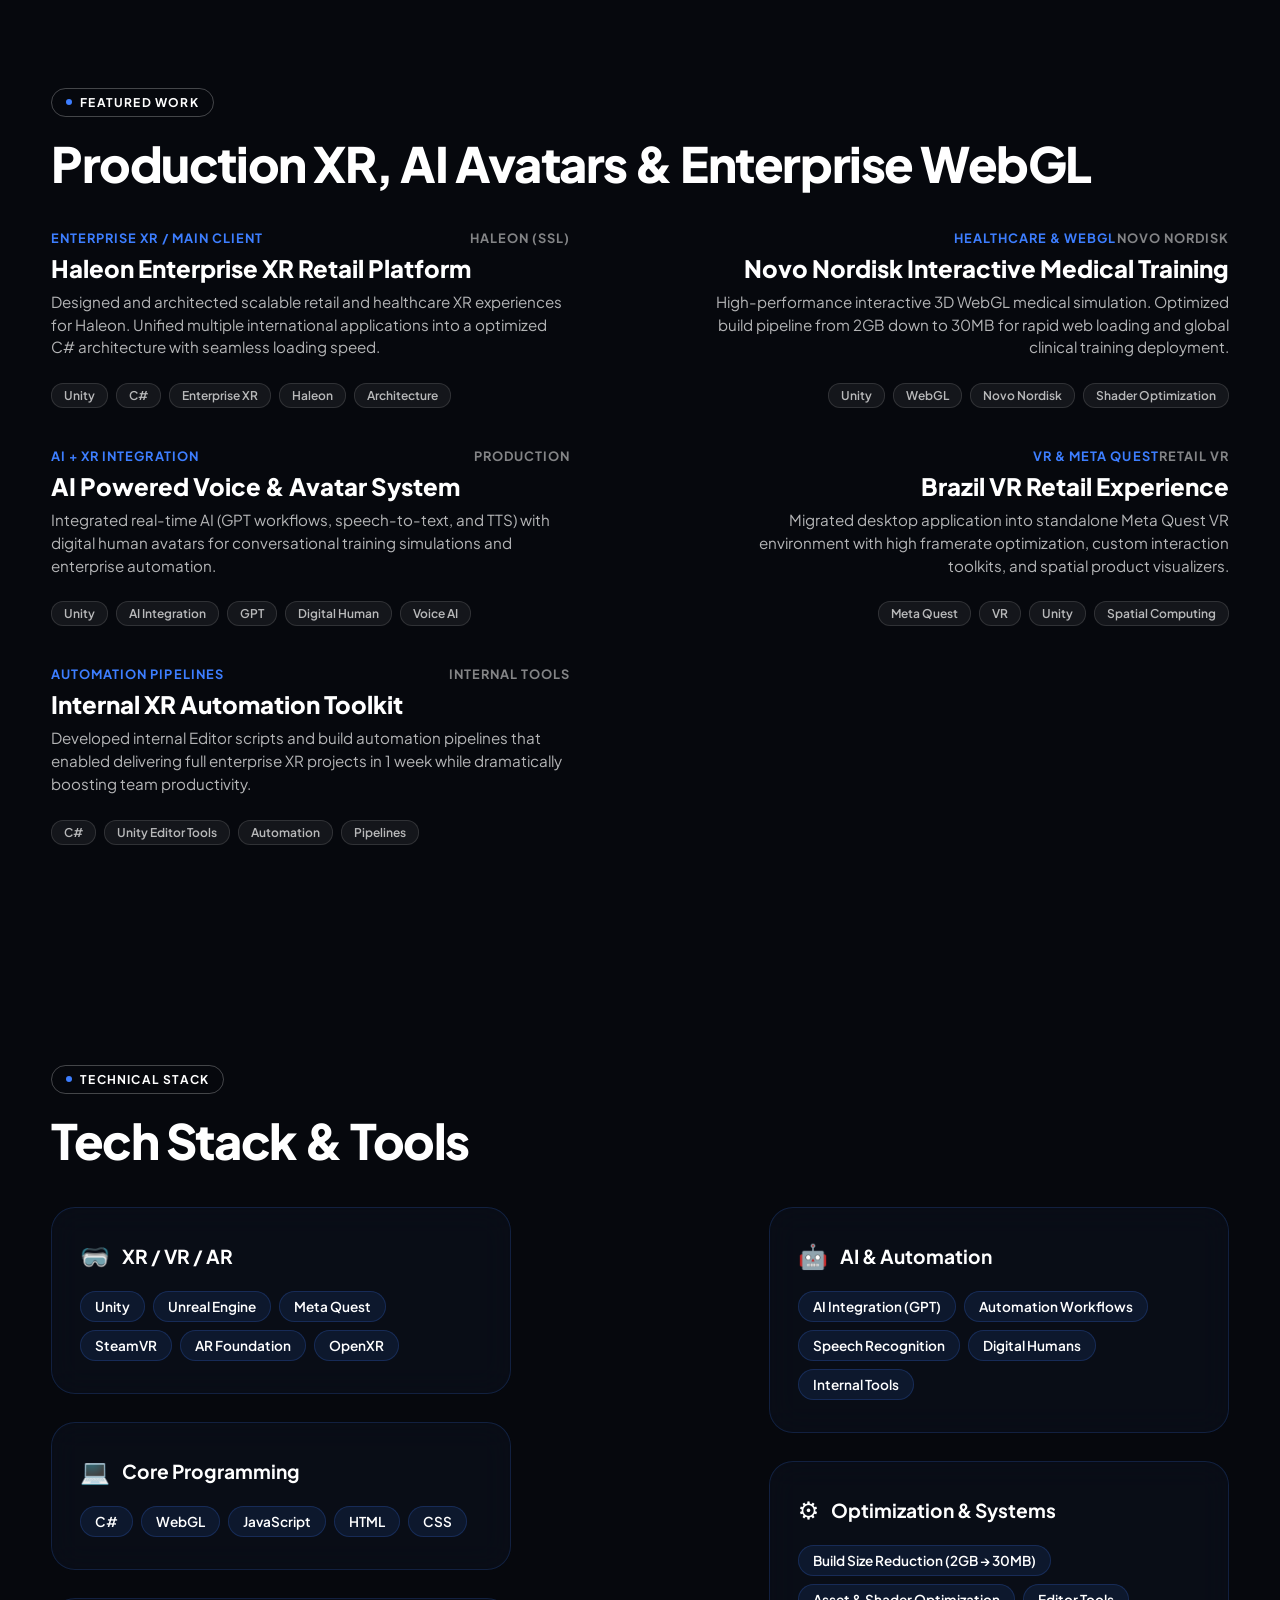
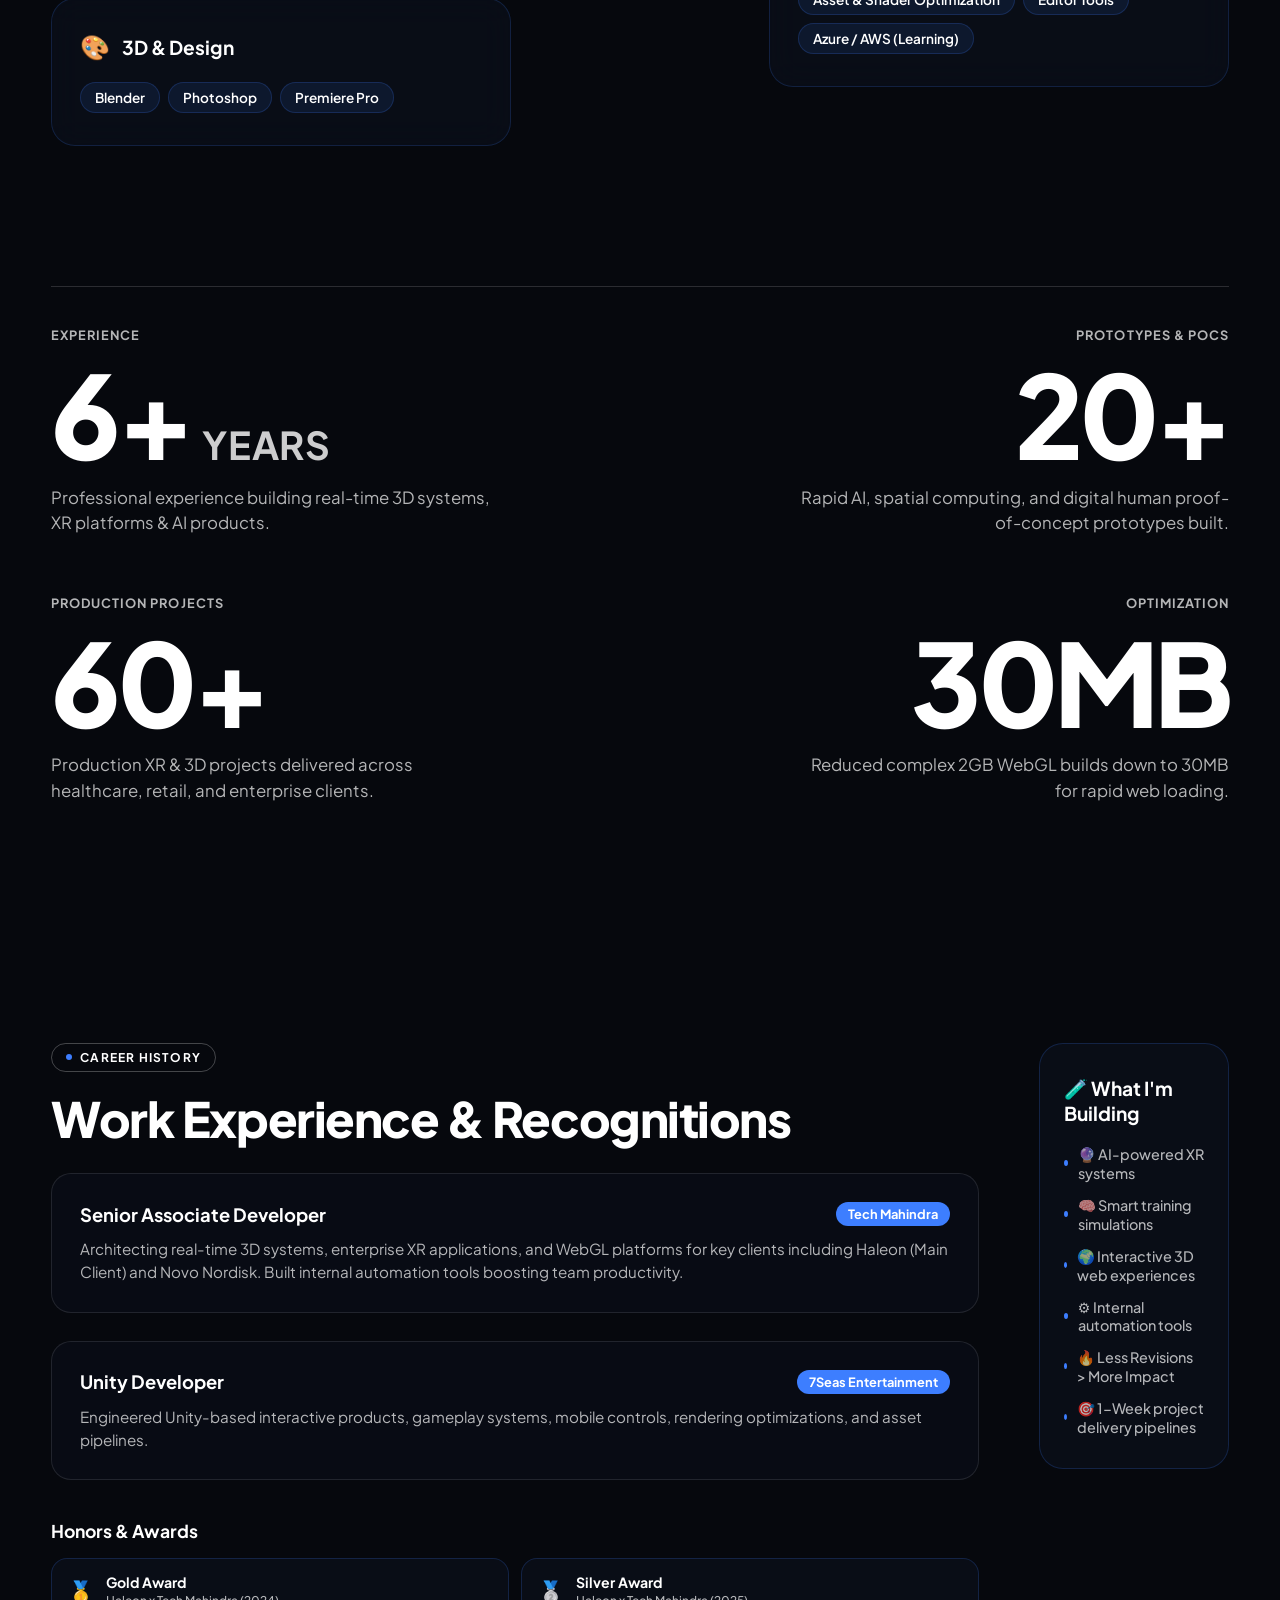
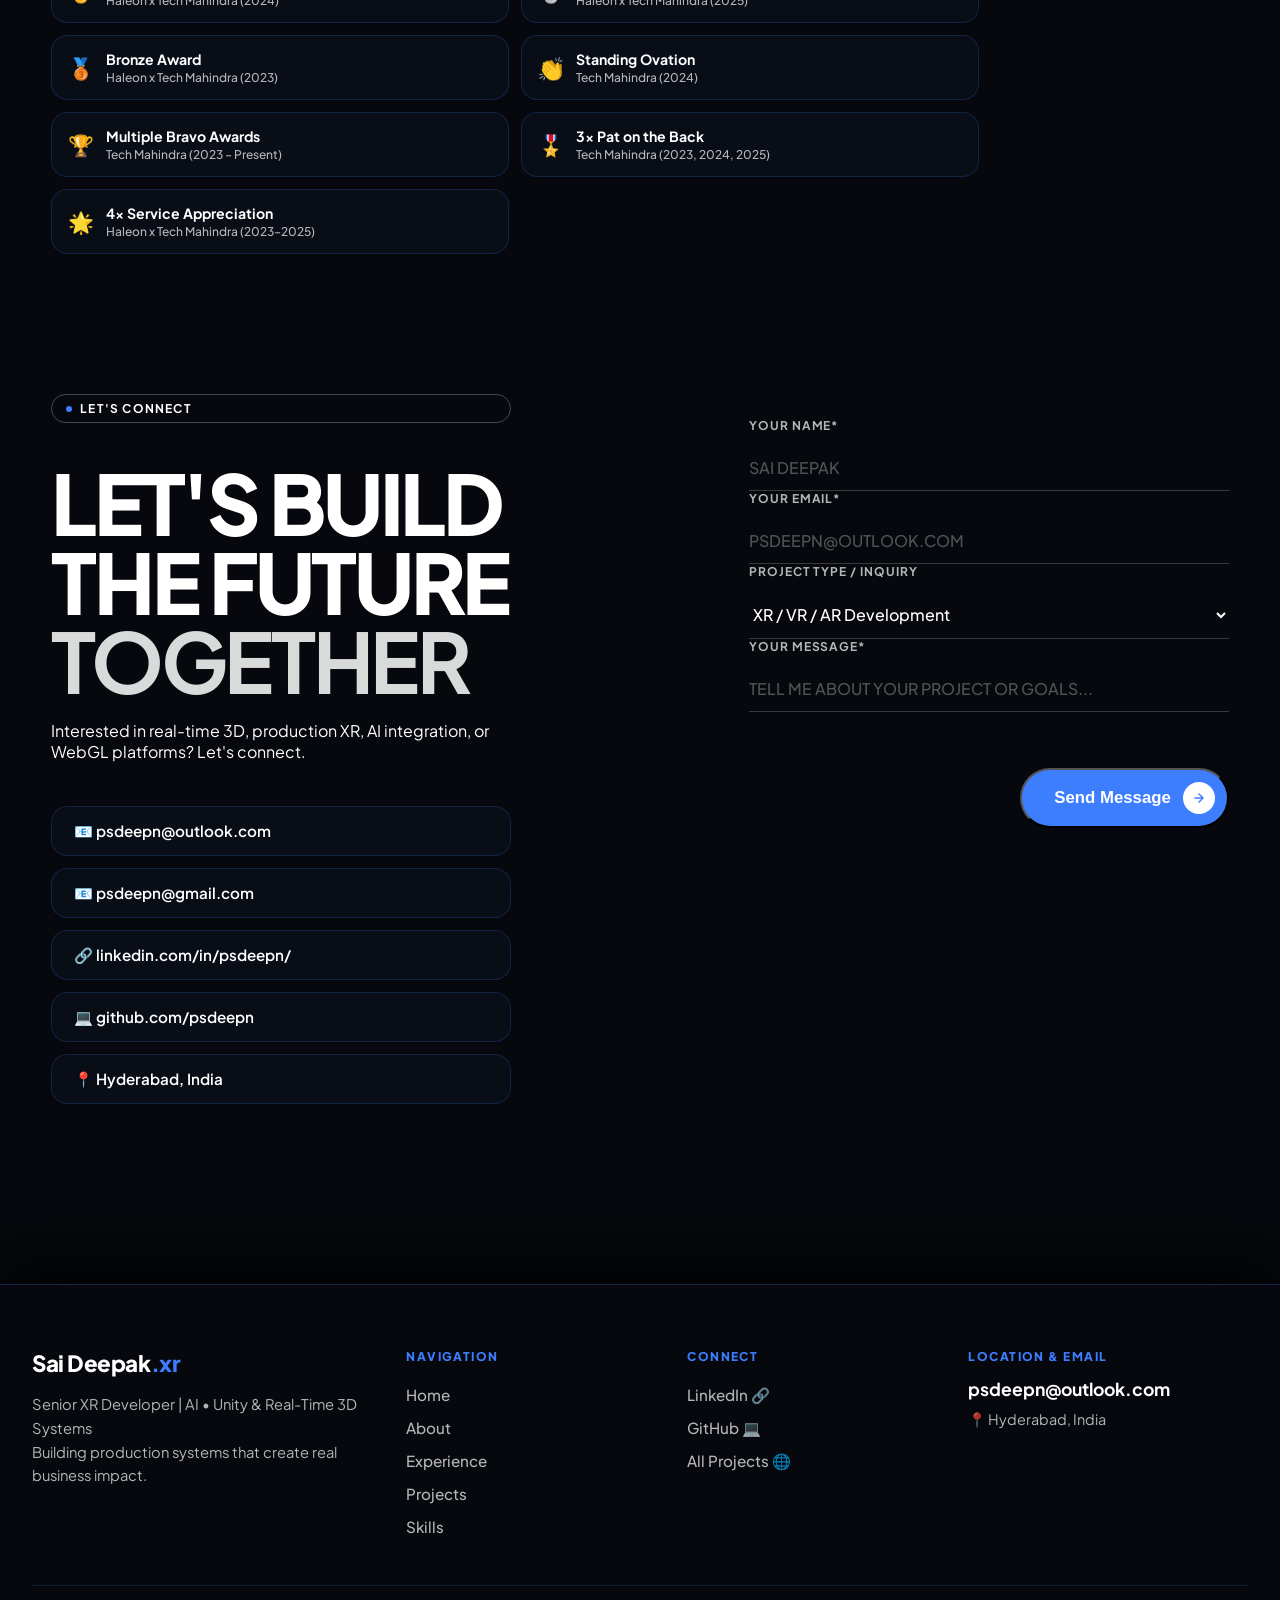
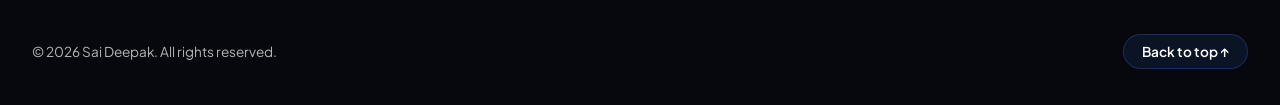
==== commit f38648a0: "Simplify About section, update project counts (60+ delivered, 20+ prototypes), add 7 awards badges, " ====
--- a/index.html
+++ b/index.html
@@ -136,17 +136,16 @@
       </div>
     </section>
 
-    <!-- About Me Section -->
+    <!-- About Me & Philosophy Section (Simplified & Compact) -->
     <section id="about" class="about-section">
       <div class="about-grid">
         <div class="about-left">
           <span class="section-badge">About & Philosophy</span>
-          <h2 class="section-heading">Not Demos. Not Experiments. Production Systems.</h2>
+          <h2 class="section-heading-compact">Not Demos.<br>Not Experiments.<br>Production Systems.</h2>
         </div>
         <div class="about-right">
-          <p class="about-text">I don’t just write code. I build systems that scale, perform, and deliver real impact. Based in Hyderabad with 6+ years of experience, I engineer real-time 3D products, XR training platforms, and AI workflows for major global clients including Haleon and Novo Nordisk.</p>
-          <p class="about-subtext">From building internal automation tools that compress project timelines into 1 week to managing multiple concurrent enterprise platforms without friction, I focus on maximum productivity and business impact.</p>
-          <div class="cta-row">
+          <p class="about-text-compact">Senior XR Developer based in Hyderabad with 6+ years of experience engineering scalable real-time 3D systems, enterprise XR platforms, and AI workflows for global leaders including Haleon and Novo Nordisk.</p>
+          <div class="cta-row" style="margin-top: 16px;">
             <a href="#contact" class="btn-pill btn-pill-primary">
               <span>Get in Touch</span>
               <span class="arrow-circle">
@@ -329,7 +328,7 @@
       </div>
     </section>
 
-    <!-- Career Highlights / Stats Section (Split Left & Right) -->
+    <!-- Career Highlights / Stats Section (Updated counts) -->
     <section id="stats" class="stats-section">
       <div class="stats-divider"></div>
       <div class="stats-grid">
@@ -342,30 +341,30 @@
           </div>
 
           <div class="stat-item">
+            <span class="stat-header-label">PRODUCTION PROJECTS</span>
+            <div class="stat-value">60+</div>
+            <p class="stat-desc">Production XR & 3D projects delivered across healthcare, retail, and enterprise clients.</p>
+          </div>
+        </div>
+
+        <!-- Right Stats Column (Extreme Right Alignment) -->
+        <div class="stats-col stats-col-right">
+          <div class="stat-item">
+            <span class="stat-header-label">PROTOTYPES & POCs</span>
+            <div class="stat-value">20+</div>
+            <p class="stat-desc">Rapid AI, spatial computing, and digital human proof-of-concept prototypes built.</p>
+          </div>
+
+          <div class="stat-item">
             <span class="stat-header-label">OPTIMIZATION</span>
             <div class="stat-value">30MB</div>
             <p class="stat-desc">Reduced complex 2GB WebGL builds down to 30MB for rapid web loading.</p>
           </div>
         </div>
-
-        <!-- Right Stats Column (Extreme Right Alignment) -->
-        <div class="stats-col stats-col-right">
-          <div class="stat-item">
-            <span class="stat-header-label">DELIVERED</span>
-            <div class="stat-value">20+</div>
-            <p class="stat-desc">Production XR projects across healthcare, retail, and enterprise deployed globally.</p>
-          </div>
-
-          <div class="stat-item">
-            <span class="stat-header-label">VELOCITY</span>
-            <div class="stat-value">1 Week</div>
-            <p class="stat-desc">Full project turnaround capability using internal automation pipelines & tools.</p>
-          </div>
-        </div>
-      </div>
-    </section>
-
-    <!-- Experience & Awards Section -->
+      </div>
+    </section>
+
+    <!-- Experience & Awards Section (Aligned Grid) -->
     <section id="experience" class="experience-section">
       <div class="experience-grid-layout">
         <!-- Left Column: Work History & Awards -->
@@ -391,21 +390,64 @@
             </div>
           </div>
 
-          <!-- Awards Badges -->
+          <!-- Complete Awards & Recognitions Grid -->
           <div class="awards-block">
             <h4 class="awards-title">Honors & Awards</h4>
             <div class="awards-grid">
               <div class="award-card">
                 <span class="award-trophy">🥇</span>
-                <strong>Gold Award (Tech Mahindra)</strong>
-              </div>
+                <div class="award-info">
+                  <strong>Gold Award</strong>
+                  <span class="award-meta">Haleon x Tech Mahindra (2024)</span>
+                </div>
+              </div>
+
+              <div class="award-card">
+                <span class="award-trophy">🥈</span>
+                <div class="award-info">
+                  <strong>Silver Award</strong>
+                  <span class="award-meta">Haleon x Tech Mahindra (2025)</span>
+                </div>
+              </div>
+
+              <div class="award-card">
+                <span class="award-trophy">🥉</span>
+                <div class="award-info">
+                  <strong>Bronze Award</strong>
+                  <span class="award-meta">Haleon x Tech Mahindra (2023)</span>
+                </div>
+              </div>
+
+              <div class="award-card">
+                <span class="award-trophy">👏</span>
+                <div class="award-info">
+                  <strong>Standing Ovation</strong>
+                  <span class="award-meta">Tech Mahindra (2024)</span>
+                </div>
+              </div>
+
               <div class="award-card">
                 <span class="award-trophy">🏆</span>
-                <strong>Bravo Award</strong>
-              </div>
-              <div class="award-card">
-                <span class="award-trophy">🏆</span>
-                <strong>Pat on the Back Award</strong>
+                <div class="award-info">
+                  <strong>Multiple Bravo Awards</strong>
+                  <span class="award-meta">Tech Mahindra (2023 – Present)</span>
+                </div>
+              </div>
+
+              <div class="award-card">
+                <span class="award-trophy">🎖️</span>
+                <div class="award-info">
+                  <strong>3x Pat on the Back</strong>
+                  <span class="award-meta">Tech Mahindra (2023, 2024, 2025)</span>
+                </div>
+              </div>
+
+              <div class="award-card">
+                <span class="award-trophy">🌟</span>
+                <div class="award-info">
+                  <strong>4x Service Appreciation</strong>
+                  <span class="award-meta">Haleon x Tech Mahindra (2023–2025)</span>
+                </div>
               </div>
             </div>
           </div>
--- a/style.css
+++ b/style.css
@@ -442,6 +442,23 @@
   display: flex;
   flex-direction: column;
   align-items: flex-end;
+}
+
+.section-heading-compact {
+  font-size: clamp(1.8rem, 2.8vw, 3rem);
+  font-weight: 800;
+  line-height: 1.15;
+  letter-spacing: -0.03em;
+  color: var(--text-white);
+  font-family: 'Plus Jakarta Sans', sans-serif;
+}
+
+.about-text-compact {
+  font-size: 1.05rem;
+  line-height: 1.6;
+  color: var(--text-muted);
+  max-width: 440px;
+  text-align: right;
 }
 
 .section-badge {
@@ -1923,17 +1940,12 @@
 
 /* Experience & Awards */
 .experience-grid-layout {
-  display: grid;
-  grid-template-columns: 1.25fr 0.75fr;
-  gap: 40px;
-  align-items: start;
+  display: flex;
+  justify-content: space-between;
+  align-items: flex-start;
+  gap: 60px;
   margin-top: 40px;
-}
-
-@media (max-width: 900px) {
-  .experience-grid-layout {
-    grid-template-columns: 1fr;
-  }
+  width: 100%;
 }
 
 .timeline-list {
@@ -1996,8 +2008,8 @@
 
 .awards-grid {
   display: grid;
-  grid-template-columns: repeat(3, 1fr);
-  gap: 16px;
+  grid-template-columns: repeat(2, 1fr);
+  gap: 12px;
 }
 
 @media (max-width: 640px) {
@@ -2007,22 +2019,36 @@
 }
 
 .award-card {
-  padding: 18px;
+  padding: 14px 16px;
   border-radius: 16px;
-  background: rgba(61, 126, 255, 0.08);
+  background: rgba(13, 19, 33, 0.5);
   border: 1px solid rgba(61, 126, 255, 0.2);
   display: flex;
   align-items: center;
-  gap: 10px;
-}
-
-.award-card strong {
-  font-size: 0.9rem;
-  color: var(--text-white);
+  gap: 12px;
+}
+
+.award-info {
+  display: flex;
+  flex-direction: column;
+  gap: 2px;
+}
+
+.award-info strong {
+  font-size: 0.88rem;
+  font-weight: 700;
+  color: var(--text-white);
+}
+
+.award-meta {
+  font-size: 0.75rem;
+  color: var(--text-muted);
+  font-weight: 500;
 }
 
 .award-trophy {
   font-size: 1.3rem;
+  flex-shrink: 0;
 }
 
 /* Sidebar Current Focus */
